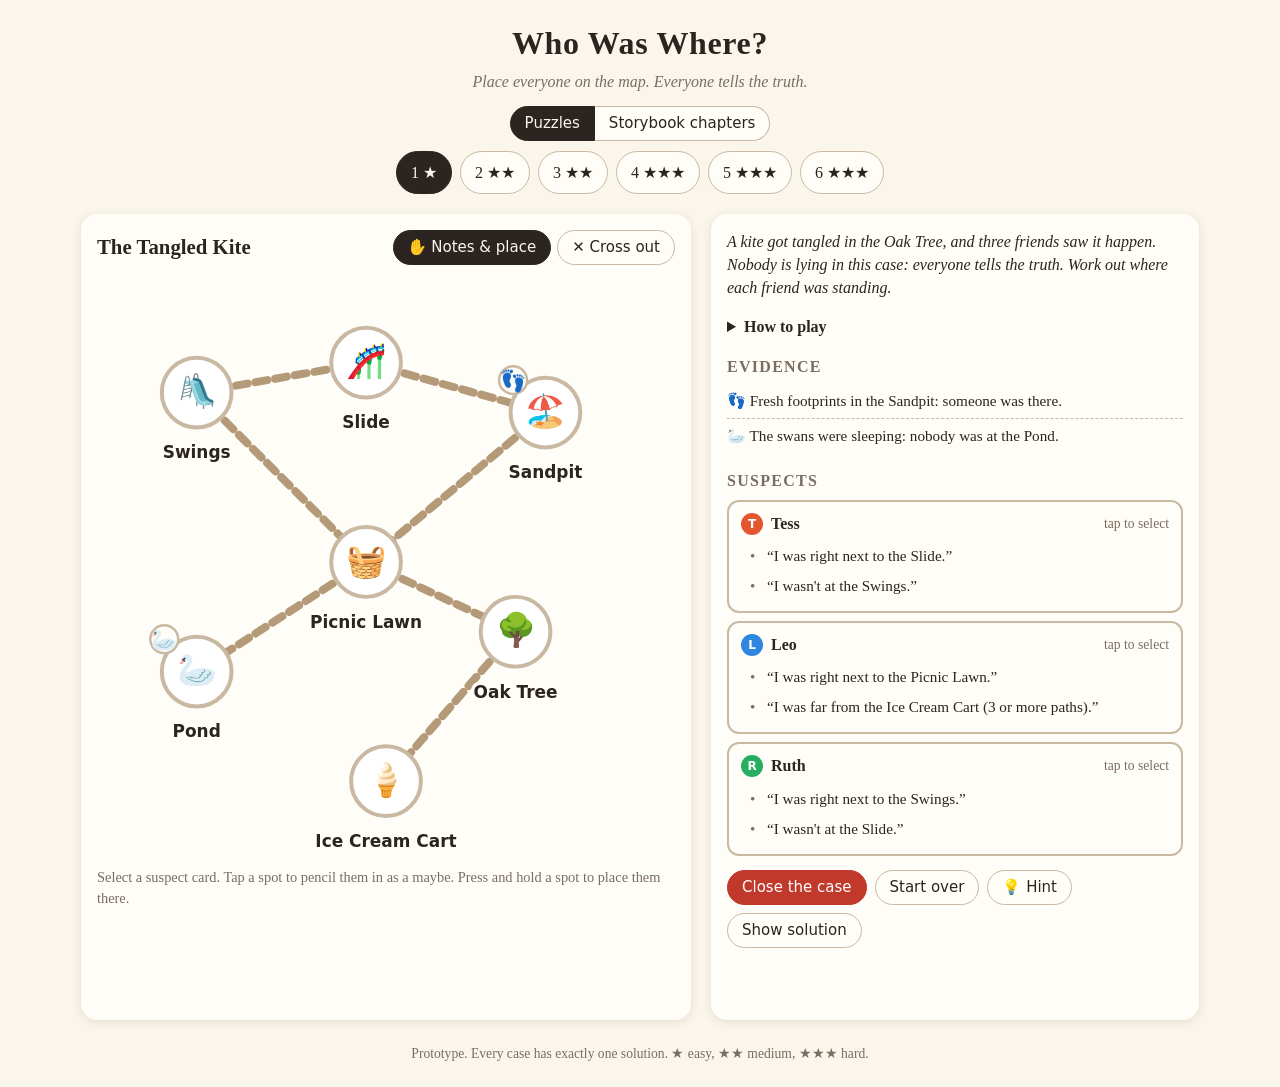
==== index.html @ e0729247 "Add Storybook chapters as a second set in the player Co-Authored-By: Claude Opus 5.5 <noreply@anthro" ====
<!doctype html>
<html lang="en">
<head>
<meta charset="utf-8">
<meta name="viewport" content="width=device-width, initial-scale=1">
<title>Who Was Where</title>
<link rel="stylesheet" href="style.css">
</head>
<body>
<header>
  <h1>Who Was Where?</h1>
  <p class="tag" id="tag">Place every suspect on the map. Find the Fibber.</p>
  <div class="sets"><button id="set-puzzles">Puzzles</button><button id="set-book">Storybook chapters</button></div>
  <nav id="cases"></nav>
</header>

<main>
  <section class="board">
    <div class="maphead">
      <h2 id="title"></h2>
      <div class="tools">
        <button id="toolPlace" class="tool on" title="Tap a spot for a note, hold to place">✋ Notes &amp; place</button>
        <button id="toolCross" class="tool" title="Cross out a spot you know is empty">✕ Cross out</button>
      </div>
    </div>
    <svg id="map" viewBox="-8 -10 116 118" role="img" aria-label="Map of the case"></svg>
    <p class="hint" id="hint">Select a suspect card. Tap a spot to pencil them in as a maybe. Press and hold a spot to place them there.</p>
  </section>

  <section class="side">
    <p id="story" class="story"></p>
    <details class="rules">
      <summary>How to play</summary>
      <ul>
        <li>Each suspect stood on a <b>different</b> spot.</li>
        <li><b>Right next to</b> means joined by one path. <b>Two paths apart</b> and <b>far (3 or more)</b> count the fewest paths between two spots.</li>
        <li><b>Dead end</b> means one path leaves that spot. A <b>crossroads</b> has three or more.</li>
        <li>Honest suspects tell the truth.</li>
        <li id="fibberRule">The <b>Fibber</b>'s statements are all false.</li>
        <li id="muddlerRule">The <b>Muddler</b> is honest but forgetful: exactly one of their statements is false.</li>
        <li>The evidence is always true.</li>
        <li><b>Where to start:</b> look for statements about a person's own spot, like "I was at a dead end". Pencil in the few spots that fit, then use statements about other people.</li>
        <li>Select a suspect, then <b>tap</b> a spot to pencil them in as a maybe, or <b>press and hold</b> to place them. Hold a placed suspect's spot to pick them back up.</li>
        <li>Tap a statement to mark it true ✓ or false ✗ as you work. That's just for your notes.</li>
      </ul>
    </details>

    <h3>Evidence</h3>
    <ul id="evidence" class="evidence"></ul>

    <h3>Suspects</h3>
    <div id="suspects"></div>

    <div class="actions">
      <button id="check" class="primary">Close the case</button>
      <button id="reset">Start over</button>
      <button id="hintBtn">💡 Hint</button>
      <button id="solve">Show solution</button>
    </div>
    <p id="verdict" class="verdict" aria-live="polite"></p>
  </section>
</main>

<footer>Prototype. Every case has exactly one solution. ★ easy, ★★ medium, ★★★ hard.</footer>

<script src="puzzles/cases.js"></script>
<script src="puzzles/book/cases.js"></script>
<script src="app.js"></script>
</body>
</html>
---- style.css ----
:root {
  --bg: #fbf6ec;
  --paper: #fffdf7;
  --ink: #2b2420;
  --muted: #7a6d62;
  --line: #c9b9a3;
  --path: #b49a78;
  --spot: #fff;
  --accent: #c0392b;
  --good: #1e8449;
  --shadow: 0 2px 10px rgba(60, 40, 20, .12);
}
@media (prefers-color-scheme: dark) {
  :root {
    --bg: #1c1916; --paper: #262220; --ink: #f1e9de; --muted: #b0a295;
    --line: #4a413a; --path: #8a7660; --spot: #332d29; --accent: #ff7a66; --good: #5cd18a;
    --shadow: 0 2px 10px rgba(0, 0, 0, .4);
  }
}
* { box-sizing: border-box; }
body {
  margin: 0; background: var(--bg); color: var(--ink);
  font: 16px/1.45 Georgia, "Iowan Old Style", serif;
}
header { text-align: center; padding: 20px 16px 8px; }
h1 { margin: 0; font-size: 2rem; letter-spacing: .02em; }
.tag { margin: 4px 0 12px; color: var(--muted); font-style: italic; }
.sets { display: flex; gap: 0; justify-content: center; margin-bottom: 10px; }
.sets button { border-radius: 0; }
.sets button:first-child { border-radius: 999px 0 0 999px; }
.sets button:last-child { border-radius: 0 999px 999px 0; border-left: 0; }
nav { display: flex; gap: 8px; justify-content: center; flex-wrap: wrap; }
nav button { font: inherit; }
button {
  font: 15px/1 system-ui, sans-serif; padding: 9px 14px; border-radius: 999px;
  border: 1px solid var(--line); background: var(--paper); color: var(--ink); cursor: pointer;
}
button:hover { border-color: var(--ink); }
button.on, nav button.on { background: var(--ink); color: var(--bg); border-color: var(--ink); }
button.primary { background: var(--accent); color: #fff; border-color: var(--accent); }

main {
  display: grid; grid-template-columns: minmax(0, 1.25fr) minmax(0, 1fr); gap: 20px;
  max-width: 1150px; margin: 0 auto; padding: 12px 16px 24px;
}
@media (max-width: 820px) { main { grid-template-columns: 1fr; } }

.board, .side { background: var(--paper); border-radius: 16px; box-shadow: var(--shadow); padding: 16px; }
.maphead { display: flex; justify-content: space-between; align-items: center; gap: 8px; flex-wrap: wrap; }
.maphead h2 { margin: 0; font-size: 1.3rem; }
.tools { display: flex; gap: 6px; }
svg#map { width: 100%; height: auto; display: block; margin-top: 8px; touch-action: manipulation; }
.hint { color: var(--muted); font-size: .9rem; margin: 6px 0 0; }

.path { stroke: var(--path); stroke-width: 1.6; stroke-dasharray: 2.4 1.6; stroke-linecap: round; }
.spot { cursor: pointer; -webkit-user-select: none; user-select: none; -webkit-touch-callout: none; }
.spot circle.base { transition: stroke-width .45s linear, stroke .2s; }
.spot.pressing circle.base { stroke: var(--ink); stroke-width: 2.2; }
.spot .note { stroke: var(--paper); stroke-width: .35; pointer-events: none; }
.spot .notetxt { font: bold 2.5px system-ui, sans-serif; fill: #fff; text-anchor: middle; dominant-baseline: central; pointer-events: none; }
.spot circle.base { fill: var(--spot); stroke: var(--line); stroke-width: .8; }
.spot:hover circle.base { stroke: var(--ink); }
.spot .icon { font-size: 6.5px; text-anchor: middle; dominant-baseline: central; pointer-events: none; }
.spot .label { font: 3.4px system-ui, sans-serif; fill: var(--ink); paint-order: stroke; stroke: var(--paper); stroke-width: 1.4px; stroke-linejoin: round; text-anchor: middle; pointer-events: none; font-weight: 600; }
.spot .cross { stroke: var(--accent); stroke-width: 1.1; stroke-linecap: round; pointer-events: none; }
.spot .token circle { stroke: #fff; stroke-width: .7; }
.spot .token text { font: bold 4px system-ui, sans-serif; fill: #fff; text-anchor: middle; dominant-baseline: central; }
.spot .badge { font-size: 4.2px; text-anchor: middle; dominant-baseline: central; pointer-events: none; }

.story { margin-top: 0; font-style: italic; }
.rules summary { cursor: pointer; font-weight: bold; }
.rules ul { padding-left: 20px; margin: 6px 0; font-size: .92rem; }
h3 { margin: 16px 0 6px; font-size: 1rem; text-transform: uppercase; letter-spacing: .08em; color: var(--muted); }
.evidence { list-style: none; padding: 0; margin: 0; }
.evidence li { padding: 6px 0; border-bottom: 1px dashed var(--line); font-size: .95rem; }
.evidence li:last-child { border-bottom: 0; }

.card {
  border: 2px solid var(--line); border-radius: 12px; padding: 10px 12px; margin: 8px 0;
  background: var(--paper);
}
.card.sel { border-color: var(--c); box-shadow: 0 0 0 3px color-mix(in srgb, var(--c) 30%, transparent); }
.card .top { cursor: pointer; display: flex; align-items: center; gap: 8px; flex-wrap: wrap; }
.dot { width: 22px; height: 22px; border-radius: 50%; background: var(--c); color: #fff; display: inline-grid; place-items: center; font: bold 12px system-ui, sans-serif; }
.card .name { font-weight: bold; }
.card .where { color: var(--muted); font-size: .85rem; margin-left: auto; }
.roles { display: flex; gap: 4px; margin-top: 6px; flex-wrap: wrap; }
.roles button { padding: 5px 10px; font-size: 12px; }
.stmts { list-style: none; padding: 0; margin: 6px 0 0; }
.stmts li { padding: 4px 6px 4px 26px; position: relative; border-radius: 6px; font-size: .95rem; cursor: pointer; }
.stmts li:hover { background: color-mix(in srgb, var(--line) 25%, transparent); }
.stmts li::before { content: "•"; position: absolute; left: 9px; color: var(--muted); }
.stmts li.t::before { content: "✓"; color: var(--good); font-weight: bold; }
.stmts li.f::before { content: "✗"; color: var(--accent); font-weight: bold; }
.stmts li.f { text-decoration: line-through; text-decoration-color: color-mix(in srgb, var(--accent) 60%, transparent); }

.actions { display: flex; gap: 8px; margin-top: 14px; flex-wrap: wrap; }
.verdict { min-height: 1.5em; font-weight: bold; }
.verdict.win { color: var(--good); font-size: 1.15rem; }
.verdict.no { color: var(--accent); }
footer { text-align: center; color: var(--muted); font-size: .85rem; padding: 0 16px 24px; }

/* On phones keep the map on screen while scrolling through suspect cards. */
@media (max-width: 820px) {
  .board { position: sticky; top: 0; z-index: 2; padding: 10px 12px; }
  svg#map { max-height: 42vh; }
  .hint { display: none; }
}
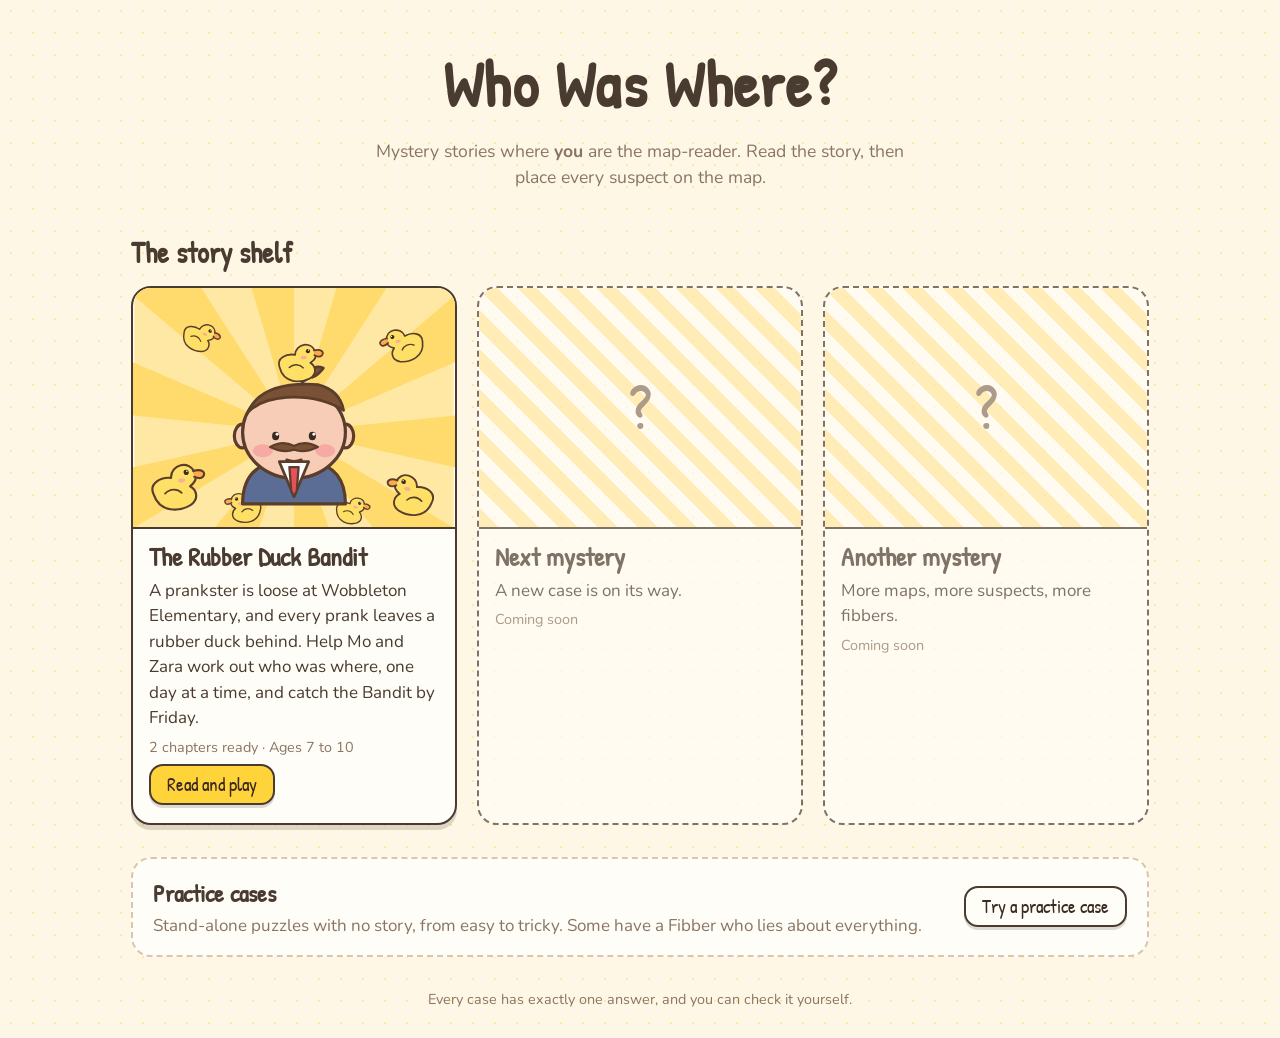
==== commit 9007b3c7: "Storybook look and a story shelf home page index.html is now a library of stories (The Rubber Duck B" ====
--- a/index.html
+++ b/index.html
@@ -4,67 +4,53 @@
 <meta charset="utf-8">
 <meta name="viewport" content="width=device-width, initial-scale=1">
 <title>Who Was Where</title>
+<link rel="preconnect" href="https://fonts.googleapis.com">
+<link rel="preconnect" href="https://fonts.gstatic.com" crossorigin>
+<link rel="stylesheet" href="https://fonts.googleapis.com/css2?family=Patrick+Hand&family=Nunito:wght@400;700&display=swap">
 <link rel="stylesheet" href="style.css">
 </head>
-<body>
-<header>
+<body class="home">
+<header class="hero">
   <h1>Who Was Where?</h1>
-  <p class="tag" id="tag">Place every suspect on the map. Find the Fibber.</p>
-  <div class="sets"><button id="set-puzzles">Puzzles</button><button id="set-book">Storybook chapters</button></div>
-  <nav id="cases"></nav>
+  <p class="tag">Mystery stories where <b>you</b> are the map-reader. Read the story, then place every suspect on the map.</p>
 </header>
 
-<main>
-  <section class="board">
-    <div class="maphead">
-      <h2 id="title"></h2>
-      <div class="tools">
-        <button id="toolPlace" class="tool on" title="Tap a spot for a note, hold to place">✋ Notes &amp; place</button>
-        <button id="toolCross" class="tool" title="Cross out a spot you know is empty">✕ Cross out</button>
-      </div>
+<main class="library">
+  <h2 class="shelf-title">The story shelf</h2>
+  <div id="shelf" class="shelf"></div>
+
+  <section class="practice">
+    <div>
+      <h2>Practice cases</h2>
+      <p>Stand-alone puzzles with no story, from easy to tricky. Some have a Fibber who lies about everything.</p>
     </div>
-    <svg id="map" viewBox="-8 -10 116 118" role="img" aria-label="Map of the case"></svg>
-    <p class="hint" id="hint">Select a suspect card. Tap a spot to pencil them in as a maybe. Press and hold a spot to place them there.</p>
-  </section>
-
-  <section class="side">
-    <p id="story" class="story"></p>
-    <details class="rules">
-      <summary>How to play</summary>
-      <ul>
-        <li>Each suspect stood on a <b>different</b> spot.</li>
-        <li><b>Right next to</b> means joined by one path. <b>Two paths apart</b> and <b>far (3 or more)</b> count the fewest paths between two spots.</li>
-        <li><b>Dead end</b> means one path leaves that spot. A <b>crossroads</b> has three or more.</li>
-        <li>Honest suspects tell the truth.</li>
-        <li id="fibberRule">The <b>Fibber</b>'s statements are all false.</li>
-        <li id="muddlerRule">The <b>Muddler</b> is honest but forgetful: exactly one of their statements is false.</li>
-        <li>The evidence is always true.</li>
-        <li><b>Where to start:</b> look for statements about a person's own spot, like "I was at a dead end". Pencil in the few spots that fit, then use statements about other people.</li>
-        <li>Select a suspect, then <b>tap</b> a spot to pencil them in as a maybe, or <b>press and hold</b> to place them. Hold a placed suspect's spot to pick them back up.</li>
-        <li>Tap a statement to mark it true ✓ or false ✗ as you work. That's just for your notes.</li>
-      </ul>
-    </details>
-
-    <h3>Evidence</h3>
-    <ul id="evidence" class="evidence"></ul>
-
-    <h3>Suspects</h3>
-    <div id="suspects"></div>
-
-    <div class="actions">
-      <button id="check" class="primary">Close the case</button>
-      <button id="reset">Start over</button>
-      <button id="hintBtn">💡 Hint</button>
-      <button id="solve">Show solution</button>
-    </div>
-    <p id="verdict" class="verdict" aria-live="polite"></p>
+    <a class="btn" href="play.html?s=practice">Try a practice case</a>
   </section>
 </main>
 
-<footer>Prototype. Every case has exactly one solution. ★ easy, ★★ medium, ★★★ hard.</footer>
+<footer>Every case has exactly one answer, and you can check it yourself.</footer>
 
-<script src="puzzles/cases.js"></script>
+<script src="art.js"></script>
 <script src="puzzles/book/cases.js"></script>
-<script src="app.js"></script>
+<script src="stories.js"></script>
+<script>
+  (() => {
+    const shelf = document.getElementById("shelf");
+    const sets = { book: window.BOOK || [] };
+    for (const s of window.STORIES) {
+      const card = document.createElement(s.soon ? "div" : "a");
+      card.className = "book" + (s.soon ? " soon" : "");
+      if (!s.soon) card.href = "play.html?s=" + s.id;
+      const cover = s.cover && window.ART && ART.covers[s.cover]
+        ? `<svg class="cover" viewBox="${ART.coverBox}" aria-hidden="true">${ART.covers[s.cover]}</svg>`
+        : `<div class="cover blank"><span>?</span></div>`;
+      const n = s.set ? sets[s.set].length : 0;
+      card.innerHTML = `${cover}<div class="book-body"><h3>${s.title}</h3><p>${s.blurb}</p>
+        <p class="meta">${s.soon ? "Coming soon" : `${n} chapter${n === 1 ? "" : "s"} ready · ${s.ages}`}</p>
+        ${s.soon ? "" : `<span class="btn">Read and play</span>`}</div>`;
+      shelf.appendChild(card);
+    }
+  })();
+</script>
 </body>
 </html>
--- a/style.css
+++ b/style.css
@@ -1,43 +1,95 @@
+/* Storybook theme: cream paper, brown ink, duck yellow, playground green. */
 :root {
-  --bg: #fbf6ec;
+  --bg: #fff7e6;
   --paper: #fffdf7;
-  --ink: #2b2420;
-  --muted: #7a6d62;
-  --line: #c9b9a3;
-  --path: #b49a78;
-  --spot: #fff;
-  --accent: #c0392b;
-  --good: #1e8449;
-  --shadow: 0 2px 10px rgba(60, 40, 20, .12);
+  --ink: #4a3b30;
+  --muted: #8a7563;
+  --line: #d9c7ad;
+  --duck: #ffd43b;
+  --duck-soft: #ffe8a3;
+  --grass: #d6ecb8;
+  --grass-dark: #b9dc96;
+  --sand: #efdfba;
+  --sand-edge: #b99f74;
+  --spot: #fffdf5;
+  --accent: #e8505b;
+  --good: #2f9e44;
+  --shadow: 0 3px 0 rgba(74, 59, 48, .18);
+  --hand: "Patrick Hand", "Comic Sans MS", "Chalkboard SE", cursive;
+  --body: "Nunito", system-ui, sans-serif;
 }
 @media (prefers-color-scheme: dark) {
-  :root {
-    --bg: #1c1916; --paper: #262220; --ink: #f1e9de; --muted: #b0a295;
-    --line: #4a413a; --path: #8a7660; --spot: #332d29; --accent: #ff7a66; --good: #5cd18a;
-    --shadow: 0 2px 10px rgba(0, 0, 0, .4);
+  :root:not([data-theme="light"]) {
+    --bg: #221d18; --paper: #2d2620; --ink: #f6ead8; --muted: #c2ae98; --line: #5a4c3f;
+    --duck-soft: #4d3f1a; --grass: #2f4128; --grass-dark: #3b5232; --sand: #6b5a41; --sand-edge: #8f7955;
+    --spot: #3a322a; --accent: #ff7a80; --good: #69db7c; --shadow: 0 3px 0 rgba(0, 0, 0, .4);
   }
+}
+:root[data-theme="dark"] {
+  --bg: #221d18; --paper: #2d2620; --ink: #f6ead8; --muted: #c2ae98; --line: #5a4c3f;
+  --duck-soft: #4d3f1a; --grass: #2f4128; --grass-dark: #3b5232; --sand: #6b5a41; --sand-edge: #8f7955;
+  --spot: #3a322a; --accent: #ff7a80; --good: #69db7c; --shadow: 0 3px 0 rgba(0, 0, 0, .4);
 }
 * { box-sizing: border-box; }
 body {
   margin: 0; background: var(--bg); color: var(--ink);
-  font: 16px/1.45 Georgia, "Iowan Old Style", serif;
+  font: 17px/1.5 var(--body);
+  background-image: radial-gradient(var(--duck-soft) 1.2px, transparent 1.4px);
+  background-size: 22px 22px;
 }
-header { text-align: center; padding: 20px 16px 8px; }
-h1 { margin: 0; font-size: 2rem; letter-spacing: .02em; }
-.tag { margin: 4px 0 12px; color: var(--muted); font-style: italic; }
-.sets { display: flex; gap: 0; justify-content: center; margin-bottom: 10px; }
-.sets button { border-radius: 0; }
-.sets button:first-child { border-radius: 999px 0 0 999px; }
-.sets button:last-child { border-radius: 0 999px 999px 0; border-left: 0; }
+h1, h2, h3, .btn, button, .label, .verdict, nav button { font-family: var(--hand); }
+a { color: inherit; }
+
+/* ---------- buttons ---------- */
+button, .btn {
+  font-size: 19px; line-height: 1; padding: 9px 16px; border-radius: 14px;
+  border: 2.5px solid var(--ink); background: var(--paper); color: var(--ink); cursor: pointer;
+  box-shadow: var(--shadow); text-decoration: none; display: inline-block;
+}
+button:hover, .btn:hover { transform: translateY(-1px); }
+button:active, .btn:active { transform: translateY(1px); box-shadow: none; }
+button.on, nav button.on { background: var(--ink); color: var(--bg); }
+button.primary, .btn { background: var(--duck); color: #3b2a20; }
+
+/* ---------- home: story shelf ---------- */
+.hero { text-align: center; padding: 36px 16px 8px; }
+.hero h1 { margin: 0; font-size: clamp(2.6rem, 8vw, 4rem); letter-spacing: .02em; }
+
+.hero .tag { max-width: 560px; margin: 6px auto 0; color: var(--muted); font-size: 1.1rem; }
+main.library { display: block; max-width: 1050px; margin: 0 auto; padding: 16px 16px 32px; }
+.shelf-title { font-size: 1.8rem; margin: 16px 0 12px; }
+.shelf { display: grid; grid-template-columns: repeat(auto-fill, minmax(280px, 1fr)); gap: 20px; }
+.book {
+  background: var(--paper); border: 2.5px solid var(--ink); border-radius: 20px; overflow: hidden;
+  box-shadow: 0 5px 0 rgba(74, 59, 48, .18); text-decoration: none; color: inherit; display: flex; flex-direction: column;
+  transition: transform .15s;
+}
+a.book:hover { transform: translateY(-3px) rotate(-.4deg); }
+.book .cover { display: block; width: 100%; aspect-ratio: 4 / 3; border-bottom: 2.5px solid var(--ink); }
+.book .cover.blank { display: grid; place-items: center; background: repeating-linear-gradient(45deg, var(--duck-soft) 0 14px, transparent 14px 28px); }
+.book .cover.blank span { font: 4rem var(--hand); color: var(--muted); }
+.book-body { padding: 14px 16px 18px; display: flex; flex-direction: column; gap: 6px; flex: 1; }
+.book-body h3 { margin: 0; font-size: 1.6rem; line-height: 1.1; }
+.book-body p { margin: 0; }
+.book-body .meta { color: var(--muted); font-size: .9rem; }
+.book-body .btn { align-self: flex-start; margin-top: auto; }
+.book.soon { opacity: .7; border-style: dashed; box-shadow: none; }
+.practice {
+  margin-top: 32px; display: flex; gap: 16px; align-items: center; justify-content: space-between; flex-wrap: wrap;
+  background: var(--paper); border: 2.5px dashed var(--line); border-radius: 20px; padding: 16px 20px;
+}
+.practice h2 { margin: 0; font-size: 1.5rem; }
+.practice p { margin: 2px 0 0; color: var(--muted); }
+.practice .btn { background: var(--paper); }
+
+/* ---------- player ---------- */
+header { text-align: center; padding: 18px 16px 8px; position: relative; }
+.back { position: absolute; left: 16px; top: 16px; font: 20px var(--hand); text-decoration: none; }
+.back:hover { text-decoration: underline; }
+header h1 { margin: 0; font-size: 2.4rem; }
+.tag { margin: 2px 0 12px; color: var(--muted); }
 nav { display: flex; gap: 8px; justify-content: center; flex-wrap: wrap; }
-nav button { font: inherit; }
-button {
-  font: 15px/1 system-ui, sans-serif; padding: 9px 14px; border-radius: 999px;
-  border: 1px solid var(--line); background: var(--paper); color: var(--ink); cursor: pointer;
-}
-button:hover { border-color: var(--ink); }
-button.on, nav button.on { background: var(--ink); color: var(--bg); border-color: var(--ink); }
-button.primary { background: var(--accent); color: #fff; border-color: var(--accent); }
+@media (max-width: 600px) { .back { position: static; display: inline-block; margin-bottom: 4px; } }
 
 main {
   display: grid; grid-template-columns: minmax(0, 1.25fr) minmax(0, 1fr); gap: 20px;
@@ -45,60 +97,64 @@
 }
 @media (max-width: 820px) { main { grid-template-columns: 1fr; } }
 
-.board, .side { background: var(--paper); border-radius: 16px; box-shadow: var(--shadow); padding: 16px; }
+.board, .side { background: var(--paper); border: 2.5px solid var(--ink); border-radius: 20px; box-shadow: 0 5px 0 rgba(74, 59, 48, .18); padding: 16px; }
+.board { background: var(--grass); }
 .maphead { display: flex; justify-content: space-between; align-items: center; gap: 8px; flex-wrap: wrap; }
-.maphead h2 { margin: 0; font-size: 1.3rem; }
+.maphead h2 { margin: 0; font-size: 1.6rem; }
 .tools { display: flex; gap: 6px; }
+.tools button { font-size: 17px; padding: 7px 12px; }
 svg#map { width: 100%; height: auto; display: block; margin-top: 8px; touch-action: manipulation; }
-.hint { color: var(--muted); font-size: .9rem; margin: 6px 0 0; }
+.hint { color: var(--ink); opacity: .75; font-size: .9rem; margin: 6px 0 0; }
 
-.path { stroke: var(--path); stroke-width: 1.6; stroke-dasharray: 2.4 1.6; stroke-linecap: round; }
+.path-edge { stroke: var(--sand-edge); stroke-width: 4.2; stroke-linecap: round; }
+.path { stroke: var(--sand); stroke-width: 3.2; stroke-linecap: round; }
 .spot { cursor: pointer; -webkit-user-select: none; user-select: none; -webkit-touch-callout: none; }
-.spot circle.base { transition: stroke-width .45s linear, stroke .2s; }
-.spot.pressing circle.base { stroke: var(--ink); stroke-width: 2.2; }
+.spot circle.base { fill: var(--spot); stroke: var(--ink); stroke-width: .6; transition: stroke-width .45s linear; }
+.spot:hover circle.base { stroke-width: .9; }
+.spot.pressing circle.base { stroke: var(--accent); stroke-width: 1.8; }
 .spot .note { stroke: var(--paper); stroke-width: .35; pointer-events: none; }
-.spot .notetxt { font: bold 2.5px system-ui, sans-serif; fill: #fff; text-anchor: middle; dominant-baseline: central; pointer-events: none; }
-.spot circle.base { fill: var(--spot); stroke: var(--line); stroke-width: .8; }
-.spot:hover circle.base { stroke: var(--ink); }
+.spot .notetxt { font: bold 2.5px var(--body); fill: #fff; text-anchor: middle; dominant-baseline: central; pointer-events: none; }
 .spot .icon { font-size: 6.5px; text-anchor: middle; dominant-baseline: central; pointer-events: none; }
-.spot .label { font: 3.4px system-ui, sans-serif; fill: var(--ink); paint-order: stroke; stroke: var(--paper); stroke-width: 1.4px; stroke-linejoin: round; text-anchor: middle; pointer-events: none; font-weight: 600; }
+.spot .label { font-size: 4.1px; fill: var(--ink); paint-order: stroke; stroke: var(--grass); stroke-width: 1.6px; stroke-linejoin: round; text-anchor: middle; pointer-events: none; }
 .spot .cross { stroke: var(--accent); stroke-width: 1.1; stroke-linecap: round; pointer-events: none; }
 .spot .token circle { stroke: #fff; stroke-width: .7; }
-.spot .token text { font: bold 4px system-ui, sans-serif; fill: #fff; text-anchor: middle; dominant-baseline: central; }
+.spot .token text { font: bold 4px var(--body); fill: #fff; text-anchor: middle; dominant-baseline: central; }
 .spot .badge { font-size: 4.2px; text-anchor: middle; dominant-baseline: central; pointer-events: none; }
+.placeart { pointer-events: none; overflow: visible; }
 
-.story { margin-top: 0; font-style: italic; }
-.rules summary { cursor: pointer; font-weight: bold; }
+.story { margin-top: 0; font-size: 1.05rem; background: var(--duck-soft); border-radius: 14px; padding: 10px 14px; }
+.rules summary { cursor: pointer; font: 1.2rem var(--hand); }
 .rules ul { padding-left: 20px; margin: 6px 0; font-size: .92rem; }
-h3 { margin: 16px 0 6px; font-size: 1rem; text-transform: uppercase; letter-spacing: .08em; color: var(--muted); }
+h3 { margin: 16px 0 6px; font-size: 1.35rem; color: var(--ink); }
 .evidence { list-style: none; padding: 0; margin: 0; }
-.evidence li { padding: 6px 0; border-bottom: 1px dashed var(--line); font-size: .95rem; }
+.evidence li { padding: 6px 0; border-bottom: 2px dashed var(--line); font-size: .95rem; }
 .evidence li:last-child { border-bottom: 0; }
 
 .card {
-  border: 2px solid var(--line); border-radius: 12px; padding: 10px 12px; margin: 8px 0;
+  border: 2.5px solid var(--line); border-radius: 16px; padding: 10px 12px; margin: 8px 0;
   background: var(--paper);
 }
 .card.sel { border-color: var(--c); box-shadow: 0 0 0 3px color-mix(in srgb, var(--c) 30%, transparent); }
-.card .top { cursor: pointer; display: flex; align-items: center; gap: 8px; flex-wrap: wrap; }
-.dot { width: 22px; height: 22px; border-radius: 50%; background: var(--c); color: #fff; display: inline-grid; place-items: center; font: bold 12px system-ui, sans-serif; }
-.card .name { font-weight: bold; }
+.card .top { cursor: pointer; display: flex; align-items: center; gap: 10px; flex-wrap: wrap; }
+.dot { width: 30px; height: 30px; border-radius: 50%; background: var(--c); color: #fff; display: inline-grid; place-items: center; font: bold 15px var(--body); }
+.portrait { width: 46px; height: 46px; flex: none; border-radius: 50%; background: color-mix(in srgb, var(--c) 22%, var(--paper)); box-shadow: 0 0 0 2.5px var(--c); }
+.card .name { font: 1.35rem var(--hand); }
 .card .where { color: var(--muted); font-size: .85rem; margin-left: auto; }
 .roles { display: flex; gap: 4px; margin-top: 6px; flex-wrap: wrap; }
-.roles button { padding: 5px 10px; font-size: 12px; }
+.roles button { padding: 5px 10px; font-size: 15px; box-shadow: none; border-width: 2px; }
 .stmts { list-style: none; padding: 0; margin: 6px 0 0; }
-.stmts li { padding: 4px 6px 4px 26px; position: relative; border-radius: 6px; font-size: .95rem; cursor: pointer; }
-.stmts li:hover { background: color-mix(in srgb, var(--line) 25%, transparent); }
+.stmts li { padding: 4px 6px 4px 26px; position: relative; border-radius: 8px; font-size: .98rem; cursor: pointer; }
+.stmts li:hover { background: color-mix(in srgb, var(--line) 30%, transparent); }
 .stmts li::before { content: "•"; position: absolute; left: 9px; color: var(--muted); }
 .stmts li.t::before { content: "✓"; color: var(--good); font-weight: bold; }
 .stmts li.f::before { content: "✗"; color: var(--accent); font-weight: bold; }
 .stmts li.f { text-decoration: line-through; text-decoration-color: color-mix(in srgb, var(--accent) 60%, transparent); }
 
 .actions { display: flex; gap: 8px; margin-top: 14px; flex-wrap: wrap; }
-.verdict { min-height: 1.5em; font-weight: bold; }
-.verdict.win { color: var(--good); font-size: 1.15rem; }
+.verdict { min-height: 1.5em; font-size: 1.3rem; }
+.verdict.win { color: var(--good); font-size: 1.5rem; }
 .verdict.no { color: var(--accent); }
-footer { text-align: center; color: var(--muted); font-size: .85rem; padding: 0 16px 24px; }
+footer { text-align: center; color: var(--muted); font-size: .9rem; padding: 0 16px 28px; }
 
 /* On phones keep the map on screen while scrolling through suspect cards. */
 @media (max-width: 820px) {
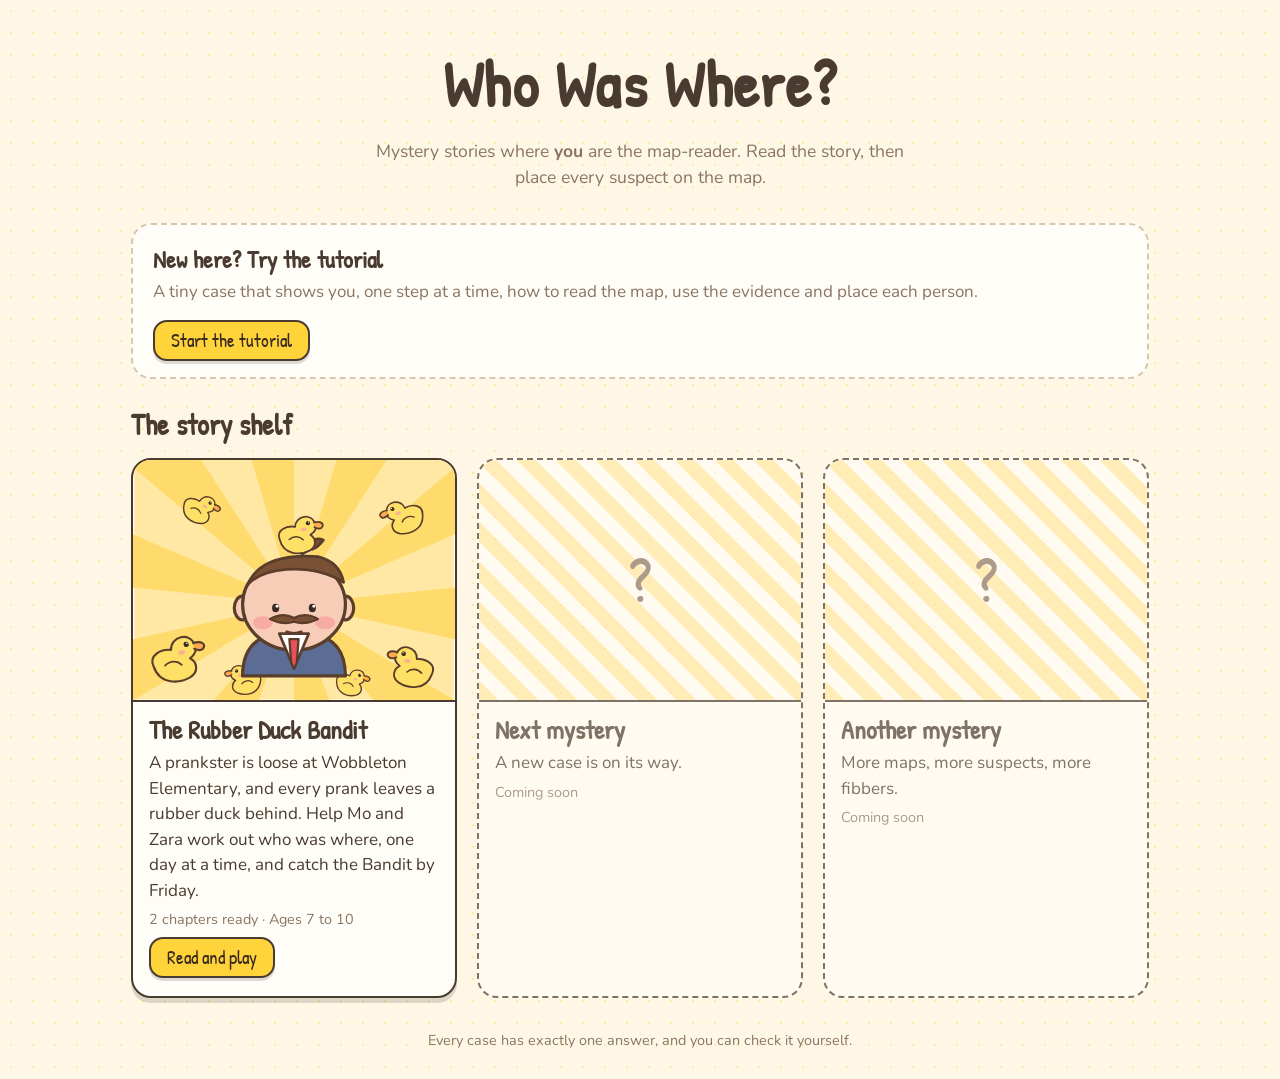
==== commit 3bd24060: "Replace the practice puzzles with a guided tutorial A five-spot case with Mo and Zara walks a new pl" ====
--- a/index.html
+++ b/index.html
@@ -16,16 +16,17 @@
 </header>
 
 <main class="library">
+  <section class="practice">
+    <div>
+      <h2>New here? Try the tutorial</h2>
+      <p>A tiny case that shows you, one step at a time, how to read the map, use the evidence and place each person.</p>
+    </div>
+    <a class="btn" href="play.html?s=tutorial">Start the tutorial</a>
+  </section>
+
   <h2 class="shelf-title">The story shelf</h2>
   <div id="shelf" class="shelf"></div>
 
-  <section class="practice">
-    <div>
-      <h2>Practice cases</h2>
-      <p>Stand-alone puzzles with no story, from easy to tricky. Some have a Fibber who lies about everything.</p>
-    </div>
-    <a class="btn" href="play.html?s=practice">Try a practice case</a>
-  </section>
 </main>
 
 <footer>Every case has exactly one answer, and you can check it yourself.</footer>
--- a/style.css
+++ b/style.css
@@ -75,12 +75,15 @@
 .book-body .btn { align-self: flex-start; margin-top: auto; }
 .book.soon { opacity: .7; border-style: dashed; box-shadow: none; }
 .practice {
-  margin-top: 32px; display: flex; gap: 16px; align-items: center; justify-content: space-between; flex-wrap: wrap;
+  margin: 8px 0 24px; display: flex; gap: 16px; align-items: center; justify-content: space-between; flex-wrap: wrap;
   background: var(--paper); border: 2.5px dashed var(--line); border-radius: 20px; padding: 16px 20px;
 }
 .practice h2 { margin: 0; font-size: 1.5rem; }
 .practice p { margin: 2px 0 0; color: var(--muted); }
-.practice .btn { background: var(--paper); }
+.practice .btn { background: var(--duck); }
+.coach { background: var(--paper); border: 2.5px solid var(--ink); border-radius: 16px; padding: 12px 14px; margin-bottom: 14px; box-shadow: var(--shadow); }
+.coach p { margin: 0 0 8px; font-size: 1.05rem; }
+.coach .step { font: 1.1rem var(--hand); color: var(--accent); margin-bottom: 2px; }
 
 /* ---------- player ---------- */
 header { text-align: center; padding: 18px 16px 8px; position: relative; }
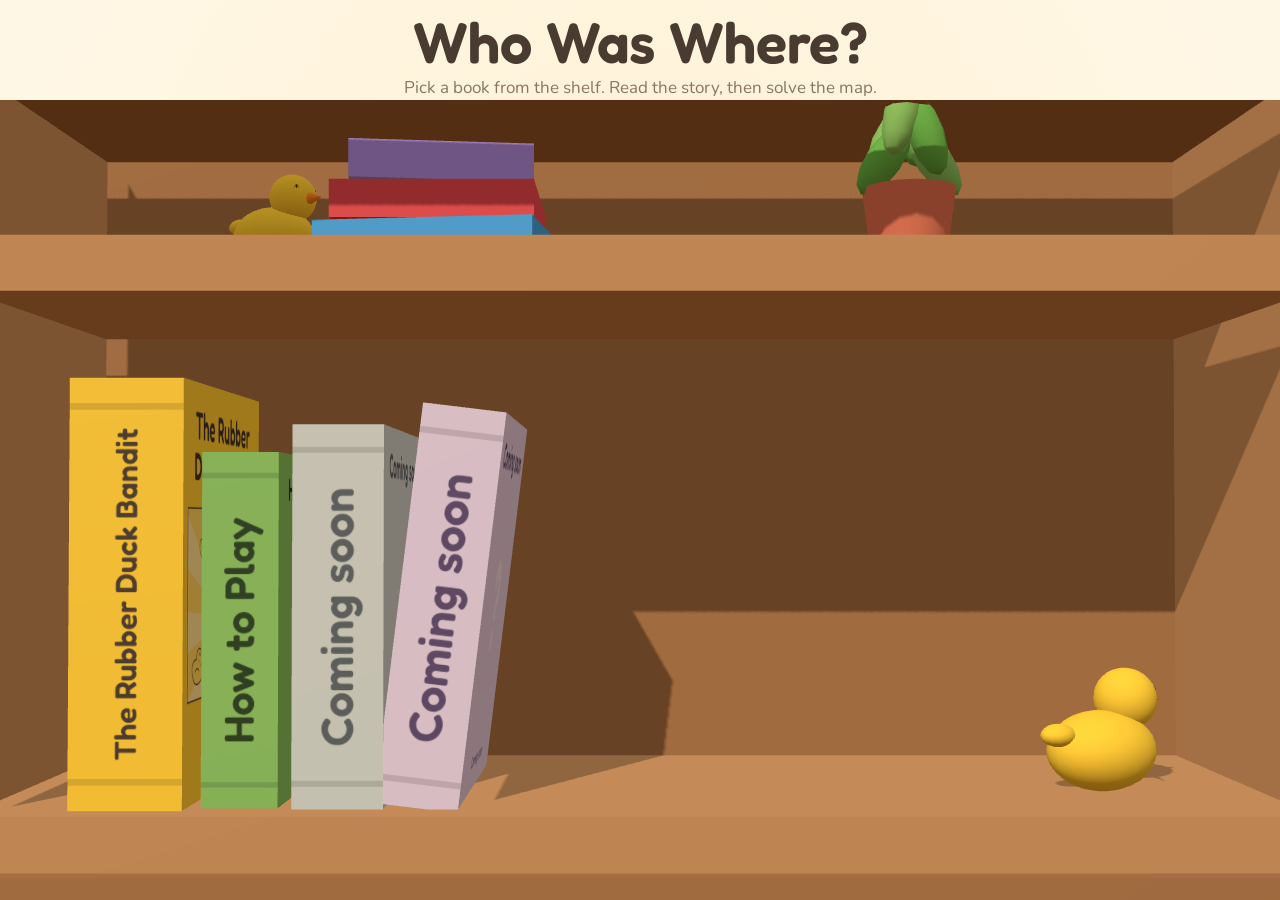
==== commit ba22f176: "Redesign: 3D bookshelf home, one-screen reader and 3D map, printable B&W PDF Replaces the old scroll" ====
--- a/index.html
+++ b/index.html
@@ -2,56 +2,49 @@
 <html lang="en">
 <head>
 <meta charset="utf-8">
-<meta name="viewport" content="width=device-width, initial-scale=1">
+<meta name="viewport" content="width=device-width, initial-scale=1, viewport-fit=cover">
+<meta name="theme-color" content="#fff7e6">
 <title>Who Was Where</title>
 <link rel="preconnect" href="https://fonts.googleapis.com">
 <link rel="preconnect" href="https://fonts.gstatic.com" crossorigin>
-<link rel="stylesheet" href="https://fonts.googleapis.com/css2?family=Patrick+Hand&family=Nunito:wght@400;700&display=swap">
-<link rel="stylesheet" href="style.css">
+<link rel="stylesheet" href="https://fonts.googleapis.com/css2?family=Fredoka:wght@400;500;600&family=Nunito:wght@400;700;800&display=swap">
+<link rel="stylesheet" href="css/app.css">
 </head>
-<body class="home">
-<header class="hero">
+<body class="app home3d">
+<header class="home-head">
   <h1>Who Was Where?</h1>
-  <p class="tag">Mystery stories where <b>you</b> are the map-reader. Read the story, then place every suspect on the map.</p>
+  <p>Pick a book from the shelf. Read the story, then solve the map.</p>
 </header>
 
-<main class="library">
-  <section class="practice">
-    <div>
-      <h2>New here? Try the tutorial</h2>
-      <p>A tiny case that shows you, one step at a time, how to read the map, use the evidence and place each person.</p>
-    </div>
-    <a class="btn" href="play.html?s=tutorial">Start the tutorial</a>
-  </section>
+<div id="shelf3d" class="shelf3d" aria-hidden="true"></div>
 
-  <h2 class="shelf-title">The story shelf</h2>
-  <div id="shelf" class="shelf"></div>
+<aside id="teaser" class="teaser" aria-live="polite">
+  <button id="tClose" class="icon-btn close" type="button" aria-label="Put the book back">&times;</button>
+  <h2 id="tTitle"></h2>
+  <p id="tText"></p>
+  <p id="tMeta" class="meta"></p>
+  <div class="t-actions">
+    <button id="tOpen" class="primary big" type="button">Open the book</button>
+    <a id="tPdf" class="btn" href="#" download>⬇ Printable PDF</a>
+  </div>
+</aside>
 
-</main>
-
-<footer>Every case has exactly one answer, and you can check it yourself.</footer>
+<!-- The same books as a plain list, for screen readers and browsers without 3D -->
+<nav class="booklist" id="booklist" aria-label="Stories"></nav>
 
 <script src="art.js"></script>
 <script src="puzzles/book/cases.js"></script>
+<script src="puzzles/tutorial/cases.js"></script>
 <script src="stories.js"></script>
 <script>
   (() => {
-    const shelf = document.getElementById("shelf");
-    const sets = { book: window.BOOK || [] };
-    for (const s of window.STORIES) {
-      const card = document.createElement(s.soon ? "div" : "a");
-      card.className = "book" + (s.soon ? " soon" : "");
-      if (!s.soon) card.href = "play.html?s=" + s.id;
-      const cover = s.cover && window.ART && ART.covers[s.cover]
-        ? `<svg class="cover" viewBox="${ART.coverBox}" aria-hidden="true">${ART.covers[s.cover]}</svg>`
-        : `<div class="cover blank"><span>?</span></div>`;
-      const n = s.set ? sets[s.set].length : 0;
-      card.innerHTML = `${cover}<div class="book-body"><h3>${s.title}</h3><p>${s.blurb}</p>
-        <p class="meta">${s.soon ? "Coming soon" : `${n} chapter${n === 1 ? "" : "s"} ready · ${s.ages}`}</p>
-        ${s.soon ? "" : `<span class="btn">Read and play</span>`}</div>`;
-      shelf.appendChild(card);
-    }
+    const list = document.getElementById("booklist");
+    list.innerHTML = window.STORIES.filter(s => !s.soon).map(s =>
+      `<a href="play.html?s=${s.id}" style="--spine:${s.spine}">${s.title}</a>` + (s.pdf ? `<a class="pdf" href="${s.pdf}" download>PDF</a>` : "")).join("");
+    const gl = (() => { try { return !!document.createElement("canvas").getContext("webgl2"); } catch { return false; } })();
+    if (!gl) document.body.classList.add("no3d");
   })();
 </script>
+<script type="module" src="js/shelf.js"></script>
 </body>
 </html>
--- a/css/app.css
+++ b/css/app.css
@@ -0,0 +1,219 @@
+/* Who Was Where: storybook look, built to fit one screen on phones and desktops. */
+:root {
+  --bg: #fff7e6; --paper: #fffdf7; --ink: #4a3b30; --muted: #8a7563; --line: #e3d3ba;
+  --duck: #ffd43b; --duck-soft: #ffeeb8; --accent: #e8505b; --good: #2f9e44; --sky: #dff1ff;
+  --shadow: 0 3px 0 rgba(74, 59, 48, .2); --lift: 0 12px 30px rgba(74, 59, 48, .18);
+  --hand: "Fredoka", "Nunito", system-ui, sans-serif;
+  --body: "Nunito", system-ui, sans-serif;
+  color-scheme: light;
+}
+@media (prefers-color-scheme: dark) {
+  :root:not([data-theme="light"]) {
+    --bg: #1f1a15; --paper: #2b241e; --ink: #f6ead8; --muted: #c2ae98; --line: #4d4136;
+    --duck-soft: #4a3c18; --sky: #1d2a33; --shadow: 0 3px 0 rgba(0, 0, 0, .45); --lift: 0 12px 30px rgba(0, 0, 0, .5);
+    color-scheme: dark;
+  }
+}
+:root[data-theme="dark"] {
+  --bg: #1f1a15; --paper: #2b241e; --ink: #f6ead8; --muted: #c2ae98; --line: #4d4136;
+  --duck-soft: #4a3c18; --sky: #1d2a33; --shadow: 0 3px 0 rgba(0, 0, 0, .45); --lift: 0 12px 30px rgba(0, 0, 0, .5);
+  color-scheme: dark;
+}
+* { box-sizing: border-box; }
+html, body { margin: 0; height: 100%; }
+body { background: var(--bg); color: var(--ink); font: 17px/1.45 var(--body); -webkit-tap-highlight-color: transparent; }
+h1, h2, h3, button, .btn, select, .hand { font-family: var(--hand); }
+h1, h2, h3 { font-weight: 600; }
+[hidden] { display: none !important; }
+
+button, .btn, .icon-btn {
+  font-size: 19px; line-height: 1; padding: 10px 16px; border-radius: 14px; border: 2.5px solid var(--ink);
+  background: var(--paper); color: var(--ink); cursor: pointer; box-shadow: var(--shadow);
+  text-decoration: none; display: inline-flex; align-items: center; gap: 6px; justify-content: center;
+}
+button:active, .btn:active, .icon-btn:active { transform: translateY(2px); box-shadow: none; }
+button:disabled { opacity: .35; cursor: default; }
+.primary { background: var(--duck); color: #3b2a20; }
+.big { font-size: 22px; padding: 12px 22px; }
+
+/* ---------- app frame: exactly one screen tall ---------- */
+body.app { height: 100dvh; display: flex; flex-direction: column; overflow: hidden; }
+.topbar {
+  display: flex; align-items: center; gap: 10px; padding: 8px 12px; padding-top: max(8px, env(safe-area-inset-top));
+  background: var(--paper); border-bottom: 2.5px solid var(--ink); z-index: 5;
+}
+.icon-btn { width: 42px; height: 42px; padding: 0; font-size: 22px; border-radius: 50%; flex: none; }
+.tb-title { flex: 1; min-width: 0; display: flex; flex-direction: column; }
+.story-name { font: 22px/1.1 var(--hand); white-space: nowrap; overflow: hidden; text-overflow: ellipsis; }
+.tb-title select {
+  font-size: 16px; border: 0; background: none; color: var(--muted); padding: 0; max-width: 100%; width: fit-content; cursor: pointer;
+  appearance: auto; text-overflow: ellipsis;
+}
+.seg { display: inline-flex; border: 2.5px solid var(--ink); border-radius: 14px; overflow: hidden; box-shadow: var(--shadow); flex: none; }
+.seg button { border: 0; border-radius: 0; box-shadow: none; padding: 8px 12px; font-size: 18px; }
+.seg button + button { border-left: 2.5px solid var(--ink); }
+.seg button.on { background: var(--ink); color: var(--bg); }
+.seg.small button { font-size: 16px; padding: 7px 10px; }
+@media (max-width: 520px) { .seg#modeSeg button span { display: none; } .seg#modeSeg button { font-size: 20px; } }
+
+/* ---------- reader ---------- */
+.reader { flex: 1; min-height: 0; display: flex; flex-direction: column; align-items: center; padding: 14px 14px 10px;
+  background: radial-gradient(var(--duck-soft) 1.2px, transparent 1.5px) 0 0 / 22px 22px; }
+.page-stage { flex: 1; min-height: 0; width: 100%; display: grid; place-items: center; perspective: 1400px; touch-action: pan-y; }
+.page {
+  width: min(680px, 100%); max-height: 100%; overflow: auto; background: var(--paper); border: 2.5px solid var(--ink);
+  border-radius: 6px 22px 22px 6px; box-shadow: var(--lift), inset 10px 0 0 var(--spine, var(--duck));
+  padding: 20px 26px 24px 34px; opacity: 0; transform-origin: left center; transition: transform .45s cubic-bezier(.2, .8, .3, 1), opacity .35s;
+}
+.page.in-right { transform: rotateY(-35deg) translateX(30px); }
+.page.in-left { transform: rotateY(25deg) translateX(-30px); }
+.page.show { opacity: 1; transform: none; }
+.page .art { height: clamp(80px, 22dvh, 230px); display: grid; place-items: center; margin-bottom: 8px; }
+.page .art svg { height: 100%; width: auto; max-width: 100%; }
+.page h2 { margin: 0 0 6px; font-size: 1.8rem; line-height: 1.1; }
+.prose p { font-size: clamp(17px, 2.4vw, 21px); line-height: 1.5; margin: 0 0 .7em; }
+.page .primary.big { margin-top: 6px; }
+.reader-nav { display: flex; align-items: center; gap: 16px; padding-top: 10px; padding-bottom: env(safe-area-inset-bottom); }
+.round { width: 52px; height: 52px; border-radius: 50%; font-size: 30px; padding: 0; }
+.dots { display: flex; gap: 7px; }
+.dots i { width: 10px; height: 10px; border-radius: 50%; background: var(--line); }
+.dots i.on { background: var(--ink); }
+
+/* ---------- solver: map + dock side by side, or stacked on phones ---------- */
+.solver { flex: 1; min-height: 0; display: grid; grid-template-columns: minmax(0, 1fr) 380px; }
+.mapbox { position: relative; min-height: 0; overflow: hidden; background: linear-gradient(var(--sky), var(--bg)); }
+.mapbox canvas { display: block; width: 100% !important; height: 100% !important; }
+.map-tools { position: absolute; left: 12px; top: 12px; z-index: 3; background: var(--paper); }
+.dock { min-height: 0; overflow: auto; background: var(--paper); border-left: 2.5px solid var(--ink); padding: 12px 14px; display: flex; flex-direction: column; gap: 10px; }
+.question { margin: 0; background: var(--duck-soft); border-radius: 14px; padding: 9px 12px; font-size: .98rem; }
+
+.people { display: flex; gap: 8px; flex-wrap: wrap; }
+.person {
+  flex: 1 1 0; min-width: 76px; flex-direction: column; gap: 2px; padding: 6px 4px 7px; border-radius: 16px;
+  border-color: var(--line); box-shadow: none; touch-action: none; user-select: none;
+}
+.person .face { width: 46px; height: 46px; border-radius: 50%; background: color-mix(in srgb, var(--c) 25%, var(--paper)); box-shadow: 0 0 0 2.5px var(--c); }
+.face.initial { display: grid; place-items: center; color: #fff; font: 800 20px var(--body); }
+.person .pname { font-size: 17px; }
+.person .where { font: 12px var(--body); color: var(--muted); }
+.person.sel { border-color: var(--c); background: color-mix(in srgb, var(--c) 14%, var(--paper)); box-shadow: 0 0 0 3px color-mix(in srgb, var(--c) 35%, transparent); }
+.person.placed .where { color: var(--good); font-weight: 700; }
+.ghost { position: fixed; left: 0; top: 0; width: 56px; height: 56px; border-radius: 50%; pointer-events: none; z-index: 50; box-shadow: 0 0 0 3px var(--c, #fff), var(--lift); background: var(--paper); }
+
+.said { display: flex; flex-direction: column; gap: 6px; }
+.says { border-left: 5px solid var(--c); padding: 2px 0 2px 10px; border-radius: 4px; }
+.says.sel { background: color-mix(in srgb, var(--c) 10%, transparent); }
+.who { font: 17px var(--hand); color: var(--muted); }
+.says ul { list-style: none; margin: 0; padding: 0; }
+.says li { position: relative; padding: 2px 6px 2px 22px; border-radius: 8px; cursor: pointer; font-size: .98rem; }
+.says li::before { content: "•"; position: absolute; left: 7px; color: var(--muted); }
+.says li.t::before { content: "✓"; color: var(--good); font-weight: 800; }
+.says li.f::before { content: "✗"; color: var(--accent); font-weight: 800; }
+.says li.f { text-decoration: line-through; text-decoration-color: color-mix(in srgb, var(--accent) 60%, transparent); }
+.roles { display: flex; gap: 4px; margin: 4px 0 2px; }
+.roles button { font-size: 15px; padding: 4px 9px; box-shadow: none; border-width: 2px; }
+.roles button.on { background: var(--ink); color: var(--bg); }
+.said .pick { display: none; margin: 0; color: var(--muted); font-size: .92rem; }
+
+.clues { display: flex; flex-direction: column; gap: 4px; }
+.clue { font-size: .92rem; display: flex; gap: 8px; align-items: flex-start; }
+.clue span { flex: none; }
+
+.dock-actions { display: flex; gap: 8px; margin-top: auto; padding-top: 4px; position: sticky; bottom: 0; background: var(--paper); }
+.dock-actions #check { flex: 1; }
+.more { position: relative; }
+.menu {
+  position: absolute; right: 0; bottom: calc(100% + 8px); background: var(--paper); border: 2.5px solid var(--ink); border-radius: 14px;
+  box-shadow: var(--lift); padding: 6px; display: flex; flex-direction: column; gap: 4px; width: 250px; z-index: 20;
+}
+.menu button, .menu a { box-shadow: none; border: 0; justify-content: flex-start; font: 18px var(--hand); padding: 9px 10px; border-radius: 10px; color: var(--ink); text-decoration: none; background: none; }
+.menu button:hover, .menu a:hover { background: var(--duck-soft); }
+
+/* labels laid over the 3D map */
+.map-overlay { position: absolute; inset: 0; pointer-events: none; z-index: 2; }
+.spot-label, .pawn-tag { position: absolute; left: 0; top: 0; will-change: transform; }
+.spot-label { display: flex; flex-wrap: wrap; justify-content: center; align-items: center; gap: 3px; width: 190px; }
+.spot-label .name {
+  font: 17px/1 var(--hand); color: #3b2a20; background: rgba(255, 253, 247, .92); border: 2px solid #4a3b30;
+  padding: 3px 8px 2px; border-radius: 10px; white-space: nowrap;
+}
+.spot-label .badges { display: flex; gap: 2px; }
+.spot-label .badges:empty { display: none; }
+.spot-label .badge { background: #fffdf7; border: 2px solid #4a3b30; border-radius: 50%; width: 26px; height: 26px; display: grid; place-items: center; font-size: 14px; }
+.spot-label .notes { display: flex; gap: 3px; flex-basis: 100%; justify-content: center; }
+.spot-label .notes:empty { display: none; }
+.spot-label .notes i { width: 22px; height: 22px; border-radius: 50%; background: var(--c); color: #fff; font: 800 12px/22px var(--body); text-align: center; font-style: normal; border: 2px solid #fff; }
+.pawn-tag { font: 15px/1 var(--hand); background: var(--c); color: #fff; padding: 3px 7px 2px; border-radius: 9px; border: 2px solid #fff; white-space: nowrap; text-shadow: 0 1px 0 rgba(0,0,0,.25); }
+
+.toast {
+  position: absolute; left: 50%; bottom: 14px; transform: translate(-50%, 20px); opacity: 0; pointer-events: none; z-index: 4;
+  background: var(--paper); border: 2.5px solid var(--ink); border-radius: 14px; padding: 9px 14px; max-width: min(92%, 520px);
+  box-shadow: var(--lift); transition: .25s; font-size: .98rem; text-align: center;
+}
+.toast.show { opacity: 1; transform: translate(-50%, 0); }
+.toast.win { background: #e6f7e9; color: #1f6f30; border-color: #2f9e44; font: 22px var(--hand); }
+.toast.no { border-color: var(--accent); }
+.coach {
+  position: absolute; right: 12px; top: 12px; width: min(340px, calc(100% - 24px)); z-index: 3; background: var(--paper);
+  border: 2.5px solid var(--ink); border-radius: 16px; padding: 10px 12px; box-shadow: var(--lift);
+}
+.coach p { margin: 0 0 8px; font-size: .97rem; }
+.coach .step { font: 17px var(--hand); color: var(--accent); margin: 0; }
+.confetti { position: absolute; top: -10px; width: 9px; height: 14px; border-radius: 2px; z-index: 6; animation: fall 1.8s ease-in forwards; }
+@keyframes fall { to { transform: translate(var(--dx), 110vh) rotate(720deg); } }
+
+dialog { border: 2.5px solid var(--ink); border-radius: 20px; background: var(--paper); color: var(--ink); max-width: 520px; padding: 18px 22px; box-shadow: var(--lift); }
+dialog::backdrop { background: rgba(40, 30, 20, .45); }
+dialog h2 { margin: 0 0 6px; }
+dialog ul { padding-left: 20px; margin: 0 0 12px; }
+
+/* Phones: map on top, a compact dock below. Only the picked person's statements show. */
+@media (max-width: 820px) {
+  .solver { grid-template-columns: 1fr; grid-template-rows: minmax(0, 1fr) auto; }
+  .dock { border-left: 0; border-top: 2.5px solid var(--ink); max-height: 50dvh; padding: 8px 10px; gap: 7px; padding-bottom: max(8px, env(safe-area-inset-bottom)); }
+  .question { display: none; }
+  .people { flex-wrap: nowrap; overflow-x: auto; }
+  .person { min-width: 74px; padding: 4px 2px 5px; }
+  .person .face { width: 38px; height: 38px; }
+  .person .where { display: none; }
+  .said .says { display: none; }
+  .said .says.sel { display: block; }
+  .said.none-selected .pick { display: block; }
+  .clues { flex-direction: row; overflow-x: auto; gap: 6px; }
+  .clues .who { display: none; }
+  .clue { flex: none; max-width: 75vw; background: var(--bg); border-radius: 12px; padding: 6px 9px; font-size: .85rem; }
+  .spot-label .name { font-size: 14px; padding: 2px 6px 1px; }
+  .coach { top: auto; bottom: 10px; right: 8px; left: 8px; width: auto; }
+  .map-tools { left: 8px; top: 8px; }
+}
+
+/* ---------- home: the 3D bookshelf ---------- */
+.home3d { background: radial-gradient(ellipse at 50% 30%, #fff3d6, var(--bg) 70%); }
+.home-head { text-align: center; padding: max(14px, env(safe-area-inset-top)) 16px 0; z-index: 2; }
+.home-head h1 { margin: 0; font-size: clamp(2.2rem, 7vw, 3.6rem); line-height: 1; }
+.home-head p { margin: 4px 0 0; color: var(--muted); }
+.shelf3d { flex: 1; min-height: 0; position: relative; }
+.shelf3d canvas { display: block; width: 100% !important; height: 100% !important; touch-action: manipulation; }
+.teaser {
+  position: fixed; z-index: 10; right: max(24px, 5vw); top: 50%; width: min(400px, 42vw);
+  transform: translate(30px, -50%); opacity: 0; pointer-events: none; transition: .35s cubic-bezier(.2, .8, .3, 1);
+  background: var(--paper); border: 2.5px solid var(--ink); border-radius: 22px; padding: 20px 22px; box-shadow: var(--lift);
+}
+.teaser.show { opacity: 1; transform: translate(0, -50%); pointer-events: auto; }
+.teaser h2 { margin: 0 34px 6px 0; font-size: 2rem; line-height: 1.05; }
+.teaser p { margin: 0 0 8px; }
+.teaser .meta { color: var(--muted); font-size: .92rem; }
+.teaser .close { position: absolute; right: 12px; top: 12px; width: 36px; height: 36px; font-size: 22px; }
+.t-actions { display: flex; gap: 10px; flex-wrap: wrap; margin-top: 12px; }
+.booklist { display: none; }
+body.no3d .shelf3d { display: none; }
+body.no3d .booklist { display: flex; flex-direction: column; gap: 10px; padding: 20px; max-width: 480px; margin: 0 auto; }
+.booklist a { font: 24px var(--hand); color: var(--ink); text-decoration: none; border: 2.5px solid var(--ink); border-left: 14px solid var(--spine); border-radius: 10px; padding: 12px 16px; background: var(--paper); }
+.booklist a.pdf { font-size: 16px; border-left-width: 2.5px; align-self: flex-start; padding: 6px 12px; margin-top: -6px; }
+body.opening::after { content: ""; position: fixed; inset: 0; background: var(--paper); animation: fadein .9s ease-in forwards; z-index: 30; }
+@keyframes fadein { 0%, 40% { opacity: 0; } 100% { opacity: 1; } }
+@media (max-width: 820px) {
+  .teaser { left: 12px; right: 12px; top: auto; bottom: max(12px, env(safe-area-inset-bottom)); width: auto; transform: translateY(30px); padding: 16px 18px; }
+  .teaser.show { transform: none; }
+  .teaser h2 { font-size: 1.6rem; }
+}
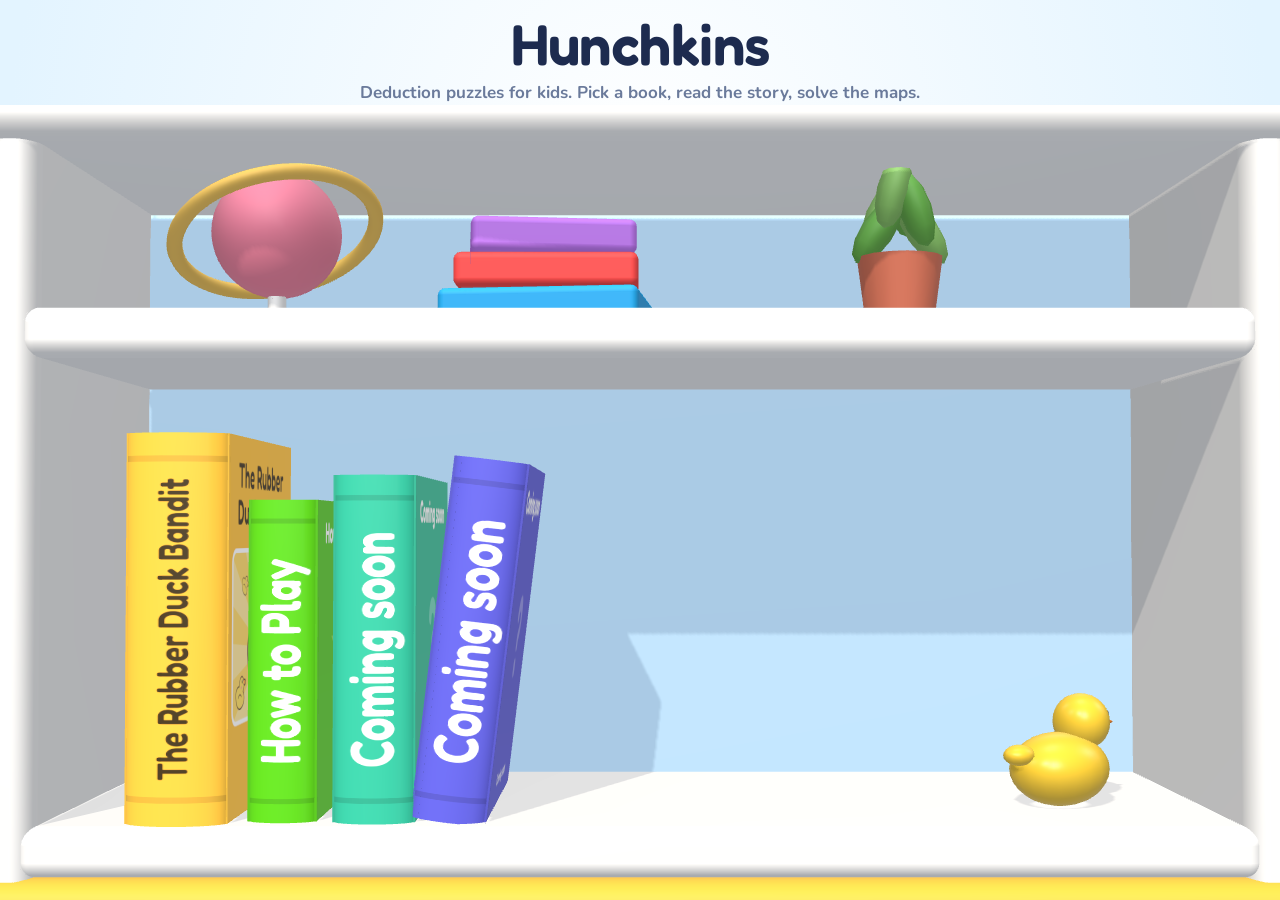
==== commit 9a66c27a: "Hunchkins: bright theme, 3D page-flip book, map pages that unlock the story - One book view: title p" ====
--- a/index.html
+++ b/index.html
@@ -3,17 +3,17 @@
 <head>
 <meta charset="utf-8">
 <meta name="viewport" content="width=device-width, initial-scale=1, viewport-fit=cover">
-<meta name="theme-color" content="#fff7e6">
-<title>Who Was Where</title>
+<meta name="theme-color" content="#ffffff">
+<title>Hunchkins</title>
 <link rel="preconnect" href="https://fonts.googleapis.com">
 <link rel="preconnect" href="https://fonts.gstatic.com" crossorigin>
-<link rel="stylesheet" href="https://fonts.googleapis.com/css2?family=Fredoka:wght@400;500;600&family=Nunito:wght@400;700;800&display=swap">
+<link rel="stylesheet" href="https://fonts.googleapis.com/css2?family=Fredoka:wght@400;500;600;700&family=Nunito:wght@400;600;700;800&display=swap">
 <link rel="stylesheet" href="css/app.css">
 </head>
 <body class="app home3d">
 <header class="home-head">
-  <h1>Who Was Where?</h1>
-  <p>Pick a book from the shelf. Read the story, then solve the map.</p>
+  <h1>Hunchkins</h1>
+  <p>Deduction puzzles for kids. Pick a book, read the story, solve the maps.</p>
 </header>
 
 <div id="shelf3d" class="shelf3d" aria-hidden="true"></div>
--- a/css/app.css
+++ b/css/app.css
@@ -1,215 +1,304 @@
-/* Who Was Where: storybook look, built to fit one screen on phones and desktops. */
+/* Bright, chunky, friendly: the look of a children's learning app. Each book sets its own
+   --accent / --soft / --sky / --paper (see stories.js), so a dinosaur book can look different from a school one. */
 :root {
-  --bg: #fff7e6; --paper: #fffdf7; --ink: #4a3b30; --muted: #8a7563; --line: #e3d3ba;
-  --duck: #ffd43b; --duck-soft: #ffeeb8; --accent: #e8505b; --good: #2f9e44; --sky: #dff1ff;
-  --shadow: 0 3px 0 rgba(74, 59, 48, .2); --lift: 0 12px 30px rgba(74, 59, 48, .18);
+  --bg: #f3f8ff; --paper: #ffffff; --ink: #1d2b4f; --muted: #6a7a9b; --line: #e2e9f5; --line-strong: #cdd8ea;
+  --accent: #1cb0f6; --accent-ink: #ffffff; --soft: #ddf4ff; --sky: #e3f4ff;
+  --good: #58cc02; --good-dark: #46a302; --bad: #ff4b4b; --blue: #1cb0f6;
+  --lift: 0 14px 34px rgba(29, 43, 79, .14); --press: 0 4px 0;
   --hand: "Fredoka", "Nunito", system-ui, sans-serif;
   --body: "Nunito", system-ui, sans-serif;
   color-scheme: light;
 }
 @media (prefers-color-scheme: dark) {
   :root:not([data-theme="light"]) {
-    --bg: #1f1a15; --paper: #2b241e; --ink: #f6ead8; --muted: #c2ae98; --line: #4d4136;
-    --duck-soft: #4a3c18; --sky: #1d2a33; --shadow: 0 3px 0 rgba(0, 0, 0, .45); --lift: 0 12px 30px rgba(0, 0, 0, .5);
+    --bg: #131f24; --paper: #1d2b33; --ink: #f1f7fb; --muted: #9fb3c2; --line: #2e414d; --line-strong: #3d5463;
+    --soft: #23384a; --sky: #182a35; --lift: 0 14px 34px rgba(0, 0, 0, .45);
     color-scheme: dark;
   }
 }
 :root[data-theme="dark"] {
-  --bg: #1f1a15; --paper: #2b241e; --ink: #f6ead8; --muted: #c2ae98; --line: #4d4136;
-  --duck-soft: #4a3c18; --sky: #1d2a33; --shadow: 0 3px 0 rgba(0, 0, 0, .45); --lift: 0 12px 30px rgba(0, 0, 0, .5);
+  --bg: #131f24; --paper: #1d2b33; --ink: #f1f7fb; --muted: #9fb3c2; --line: #2e414d; --line-strong: #3d5463;
+  --soft: #23384a; --sky: #182a35; --lift: 0 14px 34px rgba(0, 0, 0, .45);
   color-scheme: dark;
 }
 * { box-sizing: border-box; }
 html, body { margin: 0; height: 100%; }
-body { background: var(--bg); color: var(--ink); font: 17px/1.45 var(--body); -webkit-tap-highlight-color: transparent; }
+body { background: var(--bg); color: var(--ink); font: 17px/1.5 var(--body); -webkit-tap-highlight-color: transparent; }
 h1, h2, h3, button, .btn, select, .hand { font-family: var(--hand); }
-h1, h2, h3 { font-weight: 600; }
+h1, h2, h3 { font-weight: 600; letter-spacing: -.01em; }
 [hidden] { display: none !important; }
-
+svg path { vector-effect: none; }
+
+/* chunky buttons that press down */
 button, .btn, .icon-btn {
-  font-size: 19px; line-height: 1; padding: 10px 16px; border-radius: 14px; border: 2.5px solid var(--ink);
-  background: var(--paper); color: var(--ink); cursor: pointer; box-shadow: var(--shadow);
-  text-decoration: none; display: inline-flex; align-items: center; gap: 6px; justify-content: center;
-}
-button:active, .btn:active, .icon-btn:active { transform: translateY(2px); box-shadow: none; }
-button:disabled { opacity: .35; cursor: default; }
-.primary { background: var(--duck); color: #3b2a20; }
-.big { font-size: 22px; padding: 12px 22px; }
+  font-size: 18px; font-weight: 500; line-height: 1; padding: 11px 18px; border-radius: 16px;
+  border: 2px solid var(--line-strong); background: var(--paper); color: var(--ink); cursor: pointer;
+  box-shadow: var(--press) var(--line-strong); text-decoration: none; display: inline-flex; align-items: center;
+  gap: 7px; justify-content: center; transition: transform .08s, box-shadow .08s, background .15s; margin-bottom: 4px;
+}
+button:active:not(:disabled), .btn:active, .icon-btn:active { transform: translateY(4px); box-shadow: 0 0 0 var(--line-strong); }
+button:disabled { opacity: .4; cursor: default; }
+.primary {
+  background: var(--accent); color: var(--accent-ink); border-color: transparent;
+  box-shadow: var(--press) color-mix(in srgb, var(--accent) 70%, #000);
+}
+.primary:active:not(:disabled) { box-shadow: 0 0 0 transparent; }
+.big { font-size: 21px; padding: 14px 24px; border-radius: 18px; }
+.icon-btn { width: 44px; height: 44px; padding: 0; font-size: 22px; border-radius: 14px; flex: none; }
+.icon-btn svg, .flip-btn svg { width: 24px; height: 24px; fill: none; stroke: currentColor; stroke-width: 3; stroke-linecap: round; stroke-linejoin: round; }
 
 /* ---------- app frame: exactly one screen tall ---------- */
-body.app { height: 100dvh; display: flex; flex-direction: column; overflow: hidden; }
+body.app { height: 100dvh; display: flex; flex-direction: column; overflow: hidden; background: var(--sky); }
 .topbar {
-  display: flex; align-items: center; gap: 10px; padding: 8px 12px; padding-top: max(8px, env(safe-area-inset-top));
-  background: var(--paper); border-bottom: 2.5px solid var(--ink); z-index: 5;
-}
-.icon-btn { width: 42px; height: 42px; padding: 0; font-size: 22px; border-radius: 50%; flex: none; }
+  display: flex; align-items: center; gap: 10px; padding: 8px 14px 4px; padding-top: max(8px, env(safe-area-inset-top));
+  z-index: 5;
+}
 .tb-title { flex: 1; min-width: 0; display: flex; flex-direction: column; }
-.story-name { font: 22px/1.1 var(--hand); white-space: nowrap; overflow: hidden; text-overflow: ellipsis; }
-.tb-title select {
-  font-size: 16px; border: 0; background: none; color: var(--muted); padding: 0; max-width: 100%; width: fit-content; cursor: pointer;
-  appearance: auto; text-overflow: ellipsis;
-}
-.seg { display: inline-flex; border: 2.5px solid var(--ink); border-radius: 14px; overflow: hidden; box-shadow: var(--shadow); flex: none; }
-.seg button { border: 0; border-radius: 0; box-shadow: none; padding: 8px 12px; font-size: 18px; }
-.seg button + button { border-left: 2.5px solid var(--ink); }
-.seg button.on { background: var(--ink); color: var(--bg); }
-.seg.small button { font-size: 16px; padding: 7px 10px; }
-@media (max-width: 520px) { .seg#modeSeg button span { display: none; } .seg#modeSeg button { font-size: 20px; } }
-
-/* ---------- reader ---------- */
-.reader { flex: 1; min-height: 0; display: flex; flex-direction: column; align-items: center; padding: 14px 14px 10px;
-  background: radial-gradient(var(--duck-soft) 1.2px, transparent 1.5px) 0 0 / 22px 22px; }
-.page-stage { flex: 1; min-height: 0; width: 100%; display: grid; place-items: center; perspective: 1400px; touch-action: pan-y; }
-.page {
-  width: min(680px, 100%); max-height: 100%; overflow: auto; background: var(--paper); border: 2.5px solid var(--ink);
-  border-radius: 6px 22px 22px 6px; box-shadow: var(--lift), inset 10px 0 0 var(--spine, var(--duck));
-  padding: 20px 26px 24px 34px; opacity: 0; transform-origin: left center; transition: transform .45s cubic-bezier(.2, .8, .3, 1), opacity .35s;
-}
-.page.in-right { transform: rotateY(-35deg) translateX(30px); }
-.page.in-left { transform: rotateY(25deg) translateX(-30px); }
-.page.show { opacity: 1; transform: none; }
-.page .art { height: clamp(80px, 22dvh, 230px); display: grid; place-items: center; margin-bottom: 8px; }
-.page .art svg { height: 100%; width: auto; max-width: 100%; }
-.page h2 { margin: 0 0 6px; font-size: 1.8rem; line-height: 1.1; }
-.prose p { font-size: clamp(17px, 2.4vw, 21px); line-height: 1.5; margin: 0 0 .7em; }
-.page .primary.big { margin-top: 6px; }
-.reader-nav { display: flex; align-items: center; gap: 16px; padding-top: 10px; padding-bottom: env(safe-area-inset-bottom); }
-.round { width: 52px; height: 52px; border-radius: 50%; font-size: 30px; padding: 0; }
-.dots { display: flex; gap: 7px; }
-.dots i { width: 10px; height: 10px; border-radius: 50%; background: var(--line); }
-.dots i.on { background: var(--ink); }
-
-/* ---------- solver: map + dock side by side, or stacked on phones ---------- */
-.solver { flex: 1; min-height: 0; display: grid; grid-template-columns: minmax(0, 1fr) 380px; }
-.mapbox { position: relative; min-height: 0; overflow: hidden; background: linear-gradient(var(--sky), var(--bg)); }
+.story-name { font: 600 21px/1.15 var(--hand); white-space: nowrap; overflow: hidden; text-overflow: ellipsis; }
+.chapter-name { font-size: 14px; font-weight: 700; color: var(--muted); white-space: nowrap; overflow: hidden; text-overflow: ellipsis; }
+.seg { display: inline-flex; background: var(--paper); border: 2px solid var(--line-strong); border-radius: 14px; overflow: hidden; box-shadow: var(--press) var(--line-strong); }
+.seg button { border: 0; border-radius: 0; box-shadow: none; padding: 8px 12px; font-size: 16px; margin: 0; background: none; }
+.seg button + button { border-left: 2px solid var(--line); }
+.seg button.on { background: var(--soft); color: color-mix(in srgb, var(--accent) 45%, var(--ink)); }
+
+/* ---------- the book ---------- */
+.book { flex: 1; min-height: 0; display: flex; flex-direction: column; position: relative; }
+.stage {
+  flex: 1; min-height: 0; position: relative; margin: 6px auto 0; width: min(1280px, calc(100% - 28px));
+  perspective: 2400px; touch-action: pan-y;
+}
+.sheet, .leaf, .sheet-back, .under-shade { position: absolute; inset: 0; border-radius: 10px 26px 26px 10px; }
+.sheet {
+  background: var(--paper); box-shadow: var(--lift), inset 14px 0 18px -14px rgba(29, 43, 79, .25);
+  overflow: hidden; backface-visibility: hidden; -webkit-backface-visibility: hidden;
+}
+.leaf { transform-style: preserve-3d; transform-origin: left center; z-index: 3; }
+.leaf > .sheet { box-shadow: none; }
+.sheet-back {
+  transform: rotateY(180deg); backface-visibility: hidden; -webkit-backface-visibility: hidden;
+  background: linear-gradient(90deg, var(--paper), color-mix(in srgb, var(--paper) 88%, var(--ink)));
+  border-radius: 26px 10px 10px 26px;
+}
+.under-shade { background: linear-gradient(90deg, rgba(29, 43, 79, .5), transparent 70%); pointer-events: none; z-index: 2; opacity: 0; }
+
+/* title page */
+.sheet.title { display: grid; grid-template-columns: 1.1fr 1fr; }
+.cover-art { background: var(--soft); overflow: hidden; }
+.cover-art svg { width: 100%; height: 100%; display: block; }
+.cover-text { padding: clamp(20px, 5vw, 56px); display: flex; flex-direction: column; justify-content: center; gap: 6px; }
+.cover-text h1 { font-size: clamp(2.2rem, 5vw, 3.8rem); line-height: 1; margin: 0 0 8px; }
+.cover-text p { font-size: 1.1rem; color: var(--muted); margin: 0 0 14px; }
+.cover-actions { display: flex; flex-wrap: wrap; gap: 12px; }
+
+/* story pages: picture on the left, words on the right, like an open picture book */
+.sheet.story { display: grid; grid-template-columns: 1fr 1fr; }
+.sheet.story .art { background: var(--soft); display: grid; place-items: center; padding: 24px; border-right: 2px dashed var(--line); }
+.sheet.story .art svg { width: 100%; height: auto; max-height: 100%; }
+.prose { overflow: auto; padding: clamp(20px, 4vw, 48px); display: flex; flex-direction: column; justify-content: center; }
+.prose h2 { font-size: clamp(1.6rem, 3vw, 2.3rem); line-height: 1.1; margin: 0 0 14px; color: color-mix(in srgb, var(--accent) 55%, var(--ink)); }
+.prose p { font-size: clamp(18px, 1.8vw, 22px); line-height: 1.55; margin: 0 0 .75em; }
+.prose .primary { align-self: flex-start; margin-top: 8px; }
+.folio { position: absolute; right: 22px; bottom: 14px; font: 600 15px var(--hand); color: var(--muted); }
+
+/* the end */
+.sheet.end { display: flex; flex-direction: column; align-items: center; justify-content: center; text-align: center; padding: 24px; }
+.end-art { font-size: 84px; line-height: 1; }
+.sheet.end h2 { font-size: 2.4rem; margin: 10px 0 4px; }
+.sheet.end p { color: var(--muted); font-size: 1.15rem; margin: 0 0 18px; }
+.sheet.end .cover-actions { justify-content: center; }
+
+/* page turning bar */
+.flipbar { display: flex; align-items: center; gap: 14px; justify-content: center; padding: 10px 14px; padding-bottom: max(10px, env(safe-area-inset-bottom)); }
+.flip-btn { width: 56px; height: 52px; padding: 0; border-radius: 18px; }
+.flip-btn.next { background: var(--accent); color: var(--accent-ink); border-color: transparent; box-shadow: var(--press) color-mix(in srgb, var(--accent) 70%, #000); }
+.flip-btn .lock { display: none; }
+.flip-btn.locked { background: var(--paper); color: var(--muted); border-color: var(--line-strong); box-shadow: var(--press) var(--line-strong); }
+.flip-btn.locked .lock { display: block; } .flip-btn.locked .arrow { display: none; }
+.flip-btn.ready { animation: bounce .7s ease 3; }
+@keyframes bounce { 50% { transform: translateX(6px) scale(1.08); } }
+.progress { display: flex; align-items: center; gap: 3px; flex: 0 1 560px; min-width: 0; }
+.progress i { flex: 1; height: 10px; border-radius: 6px; background: var(--line-strong); min-width: 4px; }
+.progress i.puzzle { flex: 1.8; background: color-mix(in srgb, var(--accent) 30%, var(--line-strong)); }
+.progress i.done { background: var(--good); }
+.progress i.on { background: var(--accent); box-shadow: 0 0 0 3px color-mix(in srgb, var(--accent) 30%, transparent); }
+.progress i.locked { background: var(--line); }
+.progress .gap { width: 6px; flex: none; }
+
+/* contents */
+.contents {
+  position: fixed; z-index: 20; right: 14px; top: 62px; width: min(360px, calc(100% - 28px)); background: var(--paper);
+  border: 2px solid var(--line-strong); border-radius: 20px; padding: 14px; box-shadow: var(--lift);
+}
+.contents h2 { margin: 0 0 8px; font-size: 1.3rem; }
+.contents ol { list-style: none; margin: 0 0 10px; padding: 0; display: flex; flex-direction: column; gap: 6px; }
+.contents li button { width: 100%; justify-content: space-between; text-align: left; font-size: 16px; padding: 10px 12px; margin: 0; }
+.contents li button.here { border-color: var(--accent); background: var(--soft); }
+.contents li b { color: var(--good); }
+
+/* ---------- the puzzle page: map + dock ---------- */
+.sheet.puzzle { display: flex; }
+.solver { flex: 1; min-width: 0; display: grid; grid-template-columns: minmax(0, 1fr) 370px; }
+.mapbox { position: relative; min-height: 0; overflow: hidden; background: linear-gradient(var(--sky), var(--paper)); }
 .mapbox canvas { display: block; width: 100% !important; height: 100% !important; }
-.map-tools { position: absolute; left: 12px; top: 12px; z-index: 3; background: var(--paper); }
-.dock { min-height: 0; overflow: auto; background: var(--paper); border-left: 2.5px solid var(--ink); padding: 12px 14px; display: flex; flex-direction: column; gap: 10px; }
-.question { margin: 0; background: var(--duck-soft); border-radius: 14px; padding: 9px 12px; font-size: .98rem; }
-
-.people { display: flex; gap: 8px; flex-wrap: wrap; }
+.map-tools { position: absolute; left: 12px; top: 12px; z-index: 3; }
+.dock { min-height: 0; overflow: auto; background: var(--paper); border-left: 2px solid var(--line); padding: 14px; display: flex; flex-direction: column; gap: 10px; }
+.question { margin: 0; background: var(--soft); border-radius: 16px; padding: 10px 13px; font-size: .97rem; font-weight: 600; }
+
+.people { display: flex; gap: 8px; }
 .person {
-  flex: 1 1 0; min-width: 76px; flex-direction: column; gap: 2px; padding: 6px 4px 7px; border-radius: 16px;
-  border-color: var(--line); box-shadow: none; touch-action: none; user-select: none;
-}
-.person .face { width: 46px; height: 46px; border-radius: 50%; background: color-mix(in srgb, var(--c) 25%, var(--paper)); box-shadow: 0 0 0 2.5px var(--c); }
+  flex: 1 1 0; min-width: 0; flex-direction: column; gap: 3px; padding: 7px 4px 8px; border-radius: 16px;
+  touch-action: none; user-select: none; margin: 0 0 4px; font-size: 15px;
+}
+.person .face { width: 48px; height: 48px; border-radius: 50%; background: color-mix(in srgb, var(--c) 18%, var(--paper)); box-shadow: 0 0 0 3px var(--c); }
 .face.initial { display: grid; place-items: center; color: #fff; font: 800 20px var(--body); }
-.person .pname { font-size: 17px; }
-.person .where { font: 12px var(--body); color: var(--muted); }
-.person.sel { border-color: var(--c); background: color-mix(in srgb, var(--c) 14%, var(--paper)); box-shadow: 0 0 0 3px color-mix(in srgb, var(--c) 35%, transparent); }
-.person.placed .where { color: var(--good); font-weight: 700; }
-.ghost { position: fixed; left: 0; top: 0; width: 56px; height: 56px; border-radius: 50%; pointer-events: none; z-index: 50; box-shadow: 0 0 0 3px var(--c, #fff), var(--lift); background: var(--paper); }
-
-.said { display: flex; flex-direction: column; gap: 6px; }
-.says { border-left: 5px solid var(--c); padding: 2px 0 2px 10px; border-radius: 4px; }
-.says.sel { background: color-mix(in srgb, var(--c) 10%, transparent); }
-.who { font: 17px var(--hand); color: var(--muted); }
+.person .pname { font-size: 15px; font-weight: 600; white-space: nowrap; }
+.person .where { font: 700 11px var(--body); color: var(--muted); white-space: nowrap; overflow: hidden; text-overflow: ellipsis; max-width: 100%; }
+.person.sel { border-color: var(--c); background: color-mix(in srgb, var(--c) 12%, var(--paper)); box-shadow: var(--press) var(--c); }
+.person.placed .where { color: var(--good-dark); }
+.ghost { position: fixed; left: 0; top: 0; width: 58px; height: 58px; border-radius: 50%; pointer-events: none; z-index: 50; box-shadow: 0 0 0 3px var(--c, #fff), var(--lift); background: var(--paper); }
+
+.detail { display: flex; flex-direction: column; gap: 8px; }
+.sec-title { font: 600 15px var(--hand); color: var(--muted); text-transform: uppercase; letter-spacing: .06em; }
+.says { border-left: 5px solid var(--c); padding: 3px 0 3px 10px; border-radius: 4px; }
+.says.on { background: color-mix(in srgb, var(--c) 10%, transparent); }
+.who { font: 600 16px var(--hand); }
 .says ul { list-style: none; margin: 0; padding: 0; }
-.says li { position: relative; padding: 2px 6px 2px 22px; border-radius: 8px; cursor: pointer; font-size: .98rem; }
+.says li { position: relative; padding: 2px 6px 2px 22px; border-radius: 8px; cursor: pointer; font-size: .97rem; }
 .says li::before { content: "•"; position: absolute; left: 7px; color: var(--muted); }
 .says li.t::before { content: "✓"; color: var(--good); font-weight: 800; }
-.says li.f::before { content: "✗"; color: var(--accent); font-weight: 800; }
-.says li.f { text-decoration: line-through; text-decoration-color: color-mix(in srgb, var(--accent) 60%, transparent); }
+.says li.f::before { content: "✗"; color: var(--bad); font-weight: 800; }
+.says li.f { text-decoration: line-through; text-decoration-color: color-mix(in srgb, var(--bad) 60%, transparent); }
 .roles { display: flex; gap: 4px; margin: 4px 0 2px; }
-.roles button { font-size: 15px; padding: 4px 9px; box-shadow: none; border-width: 2px; }
-.roles button.on { background: var(--ink); color: var(--bg); }
-.said .pick { display: none; margin: 0; color: var(--muted); font-size: .92rem; }
-
-.clues { display: flex; flex-direction: column; gap: 4px; }
-.clue { font-size: .92rem; display: flex; gap: 8px; align-items: flex-start; }
-.clue span { flex: none; }
-
-.dock-actions { display: flex; gap: 8px; margin-top: auto; padding-top: 4px; position: sticky; bottom: 0; background: var(--paper); }
+.roles button { font-size: 14px; padding: 5px 9px; margin: 0 0 3px; }
+.roles button.on { background: var(--ink); color: var(--paper); border-color: var(--ink); }
+.clue { font-size: .95rem; display: flex; gap: 10px; align-items: flex-start; padding: 6px 8px; border-radius: 12px; cursor: pointer; }
+.clue .ico { flex: none; width: 30px; height: 30px; border-radius: 50%; display: grid; place-items: center; background: var(--soft); font-size: 15px; }
+.clue.on { background: color-mix(in srgb, var(--accent) 16%, transparent); }
+.pick { display: none; margin: 0; color: var(--muted); font-size: .93rem; }
+.mini-badge { display: inline-grid; place-items: center; width: 22px; height: 22px; border-radius: 50%; background: #fff; border: 2px solid var(--accent); font-size: 11px; vertical-align: -4px; }
+
+.dock-actions { display: flex; gap: 8px; margin-top: auto; padding-top: 6px; position: sticky; bottom: 0; background: var(--paper); }
+.dock-actions button { margin-bottom: 4px; }
 .dock-actions #check { flex: 1; }
 .more { position: relative; }
 .menu {
-  position: absolute; right: 0; bottom: calc(100% + 8px); background: var(--paper); border: 2.5px solid var(--ink); border-radius: 14px;
-  box-shadow: var(--lift); padding: 6px; display: flex; flex-direction: column; gap: 4px; width: 250px; z-index: 20;
-}
-.menu button, .menu a { box-shadow: none; border: 0; justify-content: flex-start; font: 18px var(--hand); padding: 9px 10px; border-radius: 10px; color: var(--ink); text-decoration: none; background: none; }
-.menu button:hover, .menu a:hover { background: var(--duck-soft); }
+  position: absolute; right: 0; bottom: calc(100% + 8px); background: var(--paper); border: 2px solid var(--line-strong); border-radius: 16px;
+  box-shadow: var(--lift); padding: 6px; display: flex; flex-direction: column; gap: 2px; width: 240px; z-index: 20;
+}
+.menu button { box-shadow: none; border: 0; justify-content: flex-start; font-size: 17px; padding: 10px; border-radius: 10px; background: none; margin: 0; }
+.menu button:hover { background: var(--soft); }
 
 /* labels laid over the 3D map */
 .map-overlay { position: absolute; inset: 0; pointer-events: none; z-index: 2; }
 .spot-label, .pawn-tag { position: absolute; left: 0; top: 0; will-change: transform; }
-.spot-label { display: flex; flex-wrap: wrap; justify-content: center; align-items: center; gap: 3px; width: 190px; }
+.spot-label { display: flex; flex-wrap: wrap; justify-content: center; align-items: center; gap: 4px; width: 200px; }
 .spot-label .name {
-  font: 17px/1 var(--hand); color: #3b2a20; background: rgba(255, 253, 247, .92); border: 2px solid #4a3b30;
-  padding: 3px 8px 2px; border-radius: 10px; white-space: nowrap;
-}
-.spot-label .badges { display: flex; gap: 2px; }
+  font: 600 16px/1 var(--hand); color: #1d2b4f; background: rgba(255, 255, 255, .95);
+  padding: 5px 10px 4px; border-radius: 10px; white-space: nowrap; box-shadow: 0 2px 0 rgba(29, 43, 79, .18);
+}
+.spot-label .badges { display: flex; gap: 3px; }
 .spot-label .badges:empty { display: none; }
-.spot-label .badge { background: #fffdf7; border: 2px solid #4a3b30; border-radius: 50%; width: 26px; height: 26px; display: grid; place-items: center; font-size: 14px; }
+.spot-label .badge {
+  pointer-events: auto; width: 32px; height: 32px; padding: 0; margin: 0; border-radius: 50%; font-size: 15px;
+  background: #fff; border: 2.5px solid var(--accent); box-shadow: 0 3px 0 color-mix(in srgb, var(--accent) 60%, #000);
+  animation: pulse 2.4s ease-in-out infinite;
+}
+.spot-label .badge.on { background: var(--accent); animation: none; transform: scale(1.12); }
+@keyframes pulse { 50% { transform: scale(1.1); } }
 .spot-label .notes { display: flex; gap: 3px; flex-basis: 100%; justify-content: center; }
 .spot-label .notes:empty { display: none; }
-.spot-label .notes i { width: 22px; height: 22px; border-radius: 50%; background: var(--c); color: #fff; font: 800 12px/22px var(--body); text-align: center; font-style: normal; border: 2px solid #fff; }
-.pawn-tag { font: 15px/1 var(--hand); background: var(--c); color: #fff; padding: 3px 7px 2px; border-radius: 9px; border: 2px solid #fff; white-space: nowrap; text-shadow: 0 1px 0 rgba(0,0,0,.25); }
+.spot-label .notes i { width: 22px; height: 22px; border-radius: 50%; background: var(--c); color: #fff; font: 800 12px/18px var(--body); text-align: center; font-style: normal; border: 2px solid #fff; }
+.pawn-tag { font: 600 14px/1 var(--hand); background: var(--c); color: #fff; padding: 4px 8px 3px; border-radius: 9px; border: 2px solid #fff; white-space: nowrap; }
 
 .toast {
-  position: absolute; left: 50%; bottom: 14px; transform: translate(-50%, 20px); opacity: 0; pointer-events: none; z-index: 4;
-  background: var(--paper); border: 2.5px solid var(--ink); border-radius: 14px; padding: 9px 14px; max-width: min(92%, 520px);
-  box-shadow: var(--lift); transition: .25s; font-size: .98rem; text-align: center;
+  position: absolute; left: 50%; bottom: 84px; transform: translate(-50%, 20px); opacity: 0; pointer-events: none; z-index: 30;
+  background: var(--paper); border: 2px solid var(--line-strong); border-radius: 16px; padding: 10px 16px; max-width: min(92%, 520px);
+  box-shadow: var(--lift); transition: .25s; font-size: .98rem; font-weight: 600; text-align: center;
 }
 .toast.show { opacity: 1; transform: translate(-50%, 0); }
-.toast.win { background: #e6f7e9; color: #1f6f30; border-color: #2f9e44; font: 22px var(--hand); }
-.toast.no { border-color: var(--accent); }
+.toast.win { background: #d7ffb8; color: #2b6b00; border-color: var(--good); font: 600 20px var(--hand); }
+.toast.no { border-color: var(--bad); }
 .coach {
   position: absolute; right: 12px; top: 12px; width: min(340px, calc(100% - 24px)); z-index: 3; background: var(--paper);
-  border: 2.5px solid var(--ink); border-radius: 16px; padding: 10px 12px; box-shadow: var(--lift);
+  border: 2px solid var(--line-strong); border-radius: 18px; padding: 12px 14px; box-shadow: var(--lift);
 }
 .coach p { margin: 0 0 8px; font-size: .97rem; }
-.coach .step { font: 17px var(--hand); color: var(--accent); margin: 0; }
+.coach .step { font: 600 15px var(--hand); color: color-mix(in srgb, var(--accent) 60%, var(--ink)); margin: 0; text-transform: uppercase; letter-spacing: .05em; }
 .confetti { position: absolute; top: -10px; width: 9px; height: 14px; border-radius: 2px; z-index: 6; animation: fall 1.8s ease-in forwards; }
 @keyframes fall { to { transform: translate(var(--dx), 110vh) rotate(720deg); } }
 
-dialog { border: 2.5px solid var(--ink); border-radius: 20px; background: var(--paper); color: var(--ink); max-width: 520px; padding: 18px 22px; box-shadow: var(--lift); }
-dialog::backdrop { background: rgba(40, 30, 20, .45); }
+dialog { border: 0; border-radius: 24px; background: var(--paper); color: var(--ink); max-width: 520px; padding: 20px 24px; box-shadow: var(--lift); }
+dialog::backdrop { background: rgba(29, 43, 79, .45); }
 dialog h2 { margin: 0 0 6px; }
 dialog ul { padding-left: 20px; margin: 0 0 12px; }
 
-/* Phones: map on top, a compact dock below. Only the picked person's statements show. */
+/* ---------- phones and narrow windows ---------- */
 @media (max-width: 820px) {
+  .stage { width: calc(100% - 16px); margin-top: 2px; }
+  .sheet, .leaf, .sheet-back, .under-shade { border-radius: 8px 20px 20px 8px; }
+  .sheet.title { grid-template-columns: 1fr; grid-template-rows: 42% 1fr; }
+  .cover-text { padding: 18px 20px; justify-content: flex-start; overflow: auto; }
+  .cover-text h1 { font-size: 2.1rem; }
+  .cover-text p { font-size: 1rem; margin-bottom: 10px; }
+  .sheet.story { grid-template-columns: 1fr; grid-template-rows: minmax(110px, 30%) 1fr; }
+  .sheet.story .art { border-right: 0; border-bottom: 2px dashed var(--line); padding: 10px; }
+  .sheet.story .art svg { height: 100%; width: auto; max-width: 100%; }
+  .prose { justify-content: flex-start; padding: 16px 20px 34px; }
+  .prose h2 { font-size: 1.5rem; margin-bottom: 8px; }
+  .prose p { font-size: 18px; }
+  .flipbar { padding: 8px 12px; padding-bottom: max(8px, env(safe-area-inset-bottom)); gap: 10px; }
+  .flip-btn { width: 52px; height: 46px; }
+  .toast { bottom: 70px; }
+
+  /* puzzle page: map on top, a dock of fixed size below it */
   .solver { grid-template-columns: 1fr; grid-template-rows: minmax(0, 1fr) auto; }
-  .dock { border-left: 0; border-top: 2.5px solid var(--ink); max-height: 50dvh; padding: 8px 10px; gap: 7px; padding-bottom: max(8px, env(safe-area-inset-bottom)); }
+  .dock { border-left: 0; border-top: 2px solid var(--line); padding: 8px 10px 6px; gap: 6px; overflow: visible; }
   .question { display: none; }
-  .people { flex-wrap: nowrap; overflow-x: auto; }
-  .person { min-width: 74px; padding: 4px 2px 5px; }
-  .person .face { width: 38px; height: 38px; }
+  .people { overflow-x: auto; gap: 6px; padding: 2px 1px; }
+  .person { min-width: 70px; padding: 5px 2px 6px; flex-direction: row; gap: 6px; padding-left: 6px; justify-content: flex-start; }
+  .person .face { width: 32px; height: 32px; flex: none; }
+  .person .pname { font-size: 14px; white-space: normal; text-align: left; line-height: 1.05; }
   .person .where { display: none; }
-  .said .says { display: none; }
-  .said .says.sel { display: block; }
-  .said.none-selected .pick { display: block; }
-  .clues { flex-direction: row; overflow-x: auto; gap: 6px; }
-  .clues .who { display: none; }
-  .clue { flex: none; max-width: 75vw; background: var(--bg); border-radius: 12px; padding: 6px 9px; font-size: .85rem; }
-  .spot-label .name { font-size: 14px; padding: 2px 6px 1px; }
-  .coach { top: auto; bottom: 10px; right: 8px; left: 8px; width: auto; }
+  .detail { height: 92px; overflow-y: auto; gap: 0; background: var(--bg); border-radius: 14px; padding: 8px 10px; }
+  .detail .sec-title, .detail .item { display: none; }
+  .detail .item.on { display: flex; flex-direction: column; }
+  .detail .clue.on { flex-direction: row; background: none; padding: 0; }
+  .detail .says.on { background: none; }
+  .detail .pick.on { display: block; }
   .map-tools { left: 8px; top: 8px; }
-}
+  .map-tools button { font-size: 14px; padding: 7px 9px; }
+  .spot-label { width: 150px; }
+  .spot-label .name { font-size: 13px; padding: 3px 6px 2px; }
+  .spot-label .badge { width: 30px; height: 30px; font-size: 14px; }
+  .coach { top: auto; bottom: 8px; right: 8px; left: 8px; width: auto; padding: 10px 12px; }
+  .contents { top: 58px; right: 8px; }
+}
+@media (max-width: 820px) and (max-height: 700px) { .detail { height: 76px; } }
 
 /* ---------- home: the 3D bookshelf ---------- */
-.home3d { background: radial-gradient(ellipse at 50% 30%, #fff3d6, var(--bg) 70%); }
-.home-head { text-align: center; padding: max(14px, env(safe-area-inset-top)) 16px 0; z-index: 2; }
+body.home3d { background: radial-gradient(ellipse at 50% 20%, #ffffff, var(--sky) 70%); }
+.home-head { text-align: center; padding: max(16px, env(safe-area-inset-top)) 16px 0; z-index: 2; }
 .home-head h1 { margin: 0; font-size: clamp(2.2rem, 7vw, 3.6rem); line-height: 1; }
-.home-head p { margin: 4px 0 0; color: var(--muted); }
+.home-head p { margin: 6px 0 0; color: var(--muted); font-weight: 700; }
 .shelf3d { flex: 1; min-height: 0; position: relative; }
 .shelf3d canvas { display: block; width: 100% !important; height: 100% !important; touch-action: manipulation; }
 .teaser {
   position: fixed; z-index: 10; right: max(24px, 5vw); top: 50%; width: min(400px, 42vw);
   transform: translate(30px, -50%); opacity: 0; pointer-events: none; transition: .35s cubic-bezier(.2, .8, .3, 1);
-  background: var(--paper); border: 2.5px solid var(--ink); border-radius: 22px; padding: 20px 22px; box-shadow: var(--lift);
+  background: var(--paper); border: 2px solid var(--line-strong); border-radius: 26px; padding: 22px 24px; box-shadow: var(--lift);
+  border-top: 10px solid var(--accent);
 }
 .teaser.show { opacity: 1; transform: translate(0, -50%); pointer-events: auto; }
 .teaser h2 { margin: 0 34px 6px 0; font-size: 2rem; line-height: 1.05; }
 .teaser p { margin: 0 0 8px; }
-.teaser .meta { color: var(--muted); font-size: .92rem; }
-.teaser .close { position: absolute; right: 12px; top: 12px; width: 36px; height: 36px; font-size: 22px; }
+.teaser .meta { color: var(--muted); font-size: .92rem; font-weight: 700; }
+.teaser .close { position: absolute; right: 12px; top: 12px; width: 38px; height: 38px; font-size: 22px; }
 .t-actions { display: flex; gap: 10px; flex-wrap: wrap; margin-top: 12px; }
 .booklist { display: none; }
 body.no3d .shelf3d { display: none; }
 body.no3d .booklist { display: flex; flex-direction: column; gap: 10px; padding: 20px; max-width: 480px; margin: 0 auto; }
-.booklist a { font: 24px var(--hand); color: var(--ink); text-decoration: none; border: 2.5px solid var(--ink); border-left: 14px solid var(--spine); border-radius: 10px; padding: 12px 16px; background: var(--paper); }
-.booklist a.pdf { font-size: 16px; border-left-width: 2.5px; align-self: flex-start; padding: 6px 12px; margin-top: -6px; }
+.booklist a { font: 600 22px var(--hand); color: var(--ink); text-decoration: none; border: 2px solid var(--line-strong); border-left: 14px solid var(--spine); border-radius: 14px; padding: 14px 16px; background: var(--paper); box-shadow: var(--press) var(--line-strong); }
+.booklist a.pdf { font-size: 16px; border-left-width: 2px; align-self: flex-start; padding: 8px 12px; margin-top: -4px; }
 body.opening::after { content: ""; position: fixed; inset: 0; background: var(--paper); animation: fadein .9s ease-in forwards; z-index: 30; }
 @keyframes fadein { 0%, 40% { opacity: 0; } 100% { opacity: 1; } }
 @media (max-width: 820px) {
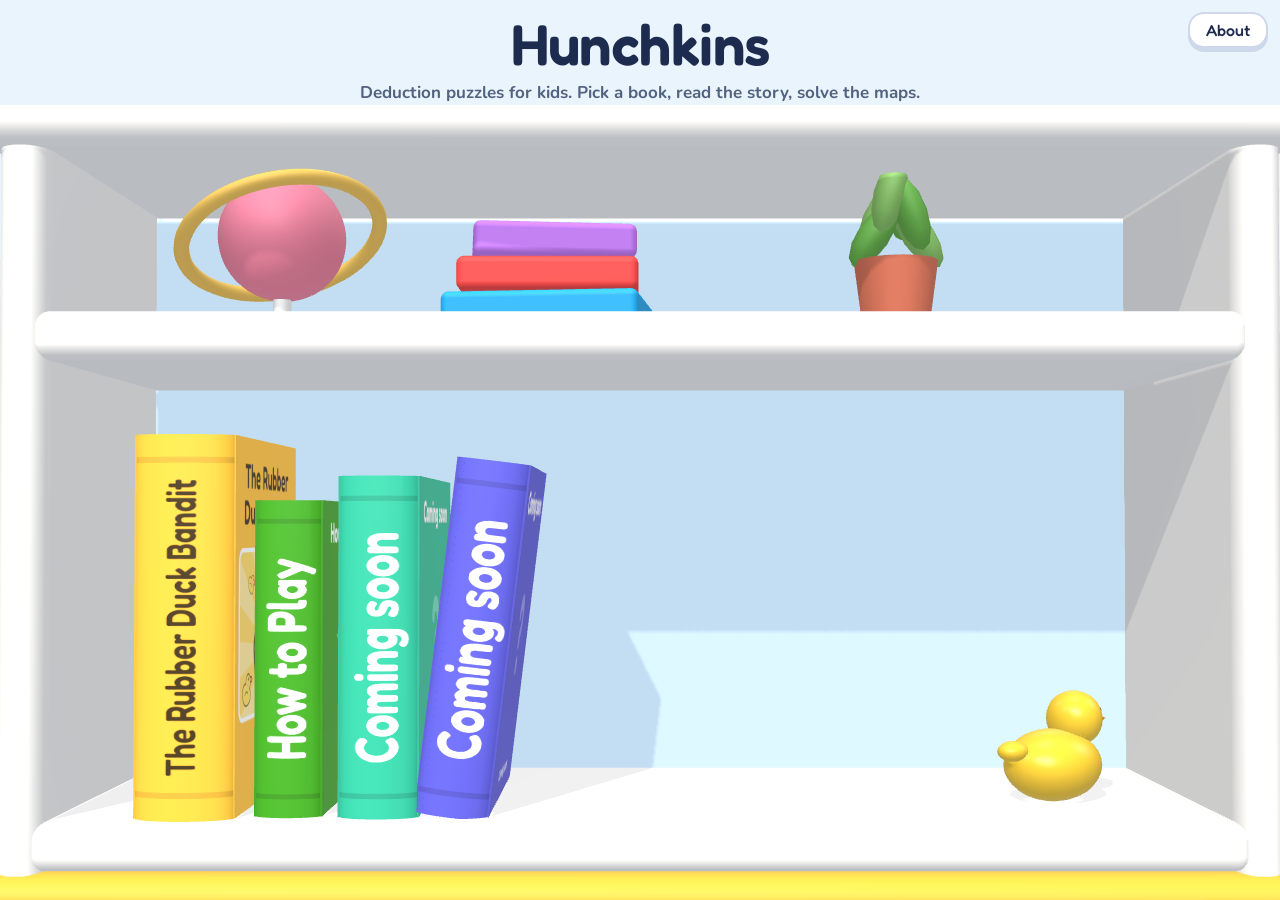
==== commit 470ff432: "Board book with ebook-style page curl, drag to place, About and Contact pages - Small near-square pa" ====
--- a/index.html
+++ b/index.html
@@ -11,6 +11,7 @@
 <link rel="stylesheet" href="css/app.css">
 </head>
 <body class="app home3d">
+<button class="about-btn" id="aboutBtn" type="button">About</button>
 <header class="home-head">
   <h1>Hunchkins</h1>
   <p>Deduction puzzles for kids. Pick a book, read the story, solve the maps.</p>
@@ -32,6 +33,15 @@
 <!-- The same books as a plain list, for screen readers and browsers without 3D -->
 <nav class="booklist" id="booklist" aria-label="Stories"></nav>
 
+<dialog id="about" class="about">
+  <h2>About Hunchkins</h2>
+  <p>Hunchkins are storybooks for curious kids. Every map in the story is a puzzle: work out who was where, and the answer checks itself on the board.</p>
+  <p>Each book is also a printable PDF, so you can solve it with a pencil.</p>
+  <p class="about-links"><a class="btn" href="contact.html">✉ Contact us</a></p>
+  <p class="copy">© 2026 Thomas Liou. All rights reserved.</p>
+  <form method="dialog"><button class="primary">Close</button></form>
+</dialog>
+
 <script src="art.js"></script>
 <script src="puzzles/book/cases.js"></script>
 <script src="puzzles/tutorial/cases.js"></script>
@@ -43,6 +53,9 @@
       `<a href="play.html?s=${s.id}" style="--spine:${s.spine}">${s.title}</a>` + (s.pdf ? `<a class="pdf" href="${s.pdf}" download>PDF</a>` : "")).join("");
     const gl = (() => { try { return !!document.createElement("canvas").getContext("webgl2"); } catch { return false; } })();
     if (!gl) document.body.classList.add("no3d");
+    const about = document.getElementById("about");
+    document.getElementById("aboutBtn").onclick = () => about.showModal();
+    about.addEventListener("click", e => { if (e.target === about) about.close(); });
   })();
 </script>
 <script type="module" src="js/shelf.js"></script>
--- a/css/app.css
+++ b/css/app.css
@@ -1,25 +1,14 @@
-/* Bright, chunky, friendly: the look of a children's learning app. Each book sets its own
+/* Bright, chunky, friendly: the look of a children's learning app. One fixed light palette (no dark mode),
+   so text always sits dark on light. Each book sets its own
    --accent / --soft / --sky / --paper (see stories.js), so a dinosaur book can look different from a school one. */
 :root {
-  --bg: #f3f8ff; --paper: #ffffff; --ink: #1d2b4f; --muted: #6a7a9b; --line: #e2e9f5; --line-strong: #cdd8ea;
+  --bg: #e9f4fc; --paper: #ffffff; --ink: #1d2b4f; --muted: #52627f; --line: #e2e9f5; --line-strong: #cdd8ea;
   --accent: #1cb0f6; --accent-ink: #ffffff; --soft: #ddf4ff; --sky: #e3f4ff;
   --good: #58cc02; --good-dark: #46a302; --bad: #ff4b4b; --blue: #1cb0f6;
   --lift: 0 14px 34px rgba(29, 43, 79, .14); --press: 0 4px 0;
   --hand: "Fredoka", "Nunito", system-ui, sans-serif;
   --body: "Nunito", system-ui, sans-serif;
   color-scheme: light;
-}
-@media (prefers-color-scheme: dark) {
-  :root:not([data-theme="light"]) {
-    --bg: #131f24; --paper: #1d2b33; --ink: #f1f7fb; --muted: #9fb3c2; --line: #2e414d; --line-strong: #3d5463;
-    --soft: #23384a; --sky: #182a35; --lift: 0 14px 34px rgba(0, 0, 0, .45);
-    color-scheme: dark;
-  }
-}
-:root[data-theme="dark"] {
-  --bg: #131f24; --paper: #1d2b33; --ink: #f1f7fb; --muted: #9fb3c2; --line: #2e414d; --line-strong: #3d5463;
-  --soft: #23384a; --sky: #182a35; --lift: 0 14px 34px rgba(0, 0, 0, .45);
-  color-scheme: dark;
 }
 * { box-sizing: border-box; }
 html, body { margin: 0; height: 100%; }
@@ -48,7 +37,7 @@
 .icon-btn svg, .flip-btn svg { width: 24px; height: 24px; fill: none; stroke: currentColor; stroke-width: 3; stroke-linecap: round; stroke-linejoin: round; }
 
 /* ---------- app frame: exactly one screen tall ---------- */
-body.app { height: 100dvh; display: flex; flex-direction: column; overflow: hidden; background: var(--sky); }
+body.app { height: 100dvh; display: flex; flex-direction: column; overflow: hidden; background: var(--bg); }
 .topbar {
   display: flex; align-items: center; gap: 10px; padding: 8px 14px 4px; padding-top: max(8px, env(safe-area-inset-top));
   z-index: 5;
@@ -61,55 +50,85 @@
 .seg button + button { border-left: 2px solid var(--line); }
 .seg button.on { background: var(--soft); color: color-mix(in srgb, var(--accent) 45%, var(--ink)); }
 
-/* ---------- the book ---------- */
+/* ---------- the book: a board book you turn like an ebook (js/book.js) ---------- */
 .book { flex: 1; min-height: 0; display: flex; flex-direction: column; position: relative; }
-.stage {
-  flex: 1; min-height: 0; position: relative; margin: 6px auto 0; width: min(1280px, calc(100% - 28px));
-  perspective: 2400px; touch-action: pan-y;
-}
-.sheet, .leaf, .sheet-back, .under-shade { position: absolute; inset: 0; border-radius: 10px 26px 26px 10px; }
-.sheet {
-  background: var(--paper); box-shadow: var(--lift), inset 14px 0 18px -14px rgba(29, 43, 79, .25);
-  overflow: hidden; backface-visibility: hidden; -webkit-backface-visibility: hidden;
-}
-.leaf { transform-style: preserve-3d; transform-origin: left center; z-index: 3; }
-.leaf > .sheet { box-shadow: none; }
-.sheet-back {
-  transform: rotateY(180deg); backface-visibility: hidden; -webkit-backface-visibility: hidden;
-  background: linear-gradient(90deg, var(--paper), color-mix(in srgb, var(--paper) 88%, var(--ink)));
-  border-radius: 26px 10px 10px 26px;
-}
-.under-shade { background: linear-gradient(90deg, rgba(29, 43, 79, .5), transparent 70%); pointer-events: none; z-index: 2; opacity: 0; }
-
-/* title page */
-.sheet.title { display: grid; grid-template-columns: 1.1fr 1fr; }
-.cover-art { background: var(--soft); overflow: hidden; }
-.cover-art svg { width: 100%; height: 100%; display: block; }
-.cover-text { padding: clamp(20px, 5vw, 56px); display: flex; flex-direction: column; justify-content: center; gap: 6px; }
-.cover-text h1 { font-size: clamp(2.2rem, 5vw, 3.8rem); line-height: 1; margin: 0 0 8px; }
-.cover-text p { font-size: 1.1rem; color: var(--muted); margin: 0 0 14px; }
-.cover-actions { display: flex; flex-wrap: wrap; gap: 12px; }
-
-/* story pages: picture on the left, words on the right, like an open picture book */
-.sheet.story { display: grid; grid-template-columns: 1fr 1fr; }
-.sheet.story .art { background: var(--soft); display: grid; place-items: center; padding: 24px; border-right: 2px dashed var(--line); }
-.sheet.story .art svg { width: 100%; height: auto; max-height: 100%; }
-.prose { overflow: auto; padding: clamp(20px, 4vw, 48px); display: flex; flex-direction: column; justify-content: center; }
-.prose h2 { font-size: clamp(1.6rem, 3vw, 2.3rem); line-height: 1.1; margin: 0 0 14px; color: color-mix(in srgb, var(--accent) 55%, var(--ink)); }
-.prose p { font-size: clamp(18px, 1.8vw, 22px); line-height: 1.55; margin: 0 0 .75em; }
-.prose .primary { align-self: flex-start; margin-top: 8px; }
-.folio { position: absolute; right: 22px; bottom: 14px; font: 600 15px var(--hand); color: var(--muted); }
+.viewport { flex: 1; min-height: 0; position: relative; overflow: hidden; touch-action: none; user-select: none; -webkit-user-select: none; }
+.viewport[data-mode="spread"], .viewport[data-mode="full"] { touch-action: auto; user-select: auto; }
+.bk-body {
+  position: absolute; left: 0; top: 0; width: calc(var(--W) * 2); height: var(--H); transform-origin: 0 0;
+  --fs: clamp(15px, calc(var(--W) * 0.036), 24px);
+}
+.bk-body.animate { transition: transform .55s cubic-bezier(.3, .7, .2, 1); }
+.bk-cover { /* the thick board cover peeking out round the pages */
+  position: absolute; inset: -9px -9px -9px -9px; border-radius: 22px; background: var(--accent);
+  box-shadow: 0 18px 40px rgba(29, 43, 79, .22), inset 0 -4px 0 rgba(0, 0, 0, .12);
+}
+.bk-slot { position: absolute; top: 0; width: var(--W); height: var(--H); overflow: visible; }
+.bk-left { left: 0; } .bk-right { left: var(--W); }
+.pg {
+  position: absolute; inset: 0; background: var(--paper); overflow: hidden; color: var(--ink);
+}
+.bk-left .pg { border-radius: 16px 2px 2px 16px; }
+.bk-right .pg { border-radius: 2px 16px 16px 2px; }
+.bk-gutter { /* the fold in the middle of the open book */
+  position: absolute; top: 0; height: var(--H); left: calc(var(--W) - 26px); width: 52px; pointer-events: none; z-index: 2;
+  background: linear-gradient(90deg, transparent, rgba(29, 43, 79, .10) 45%, rgba(29, 43, 79, .16) 50%, rgba(29, 43, 79, .06) 56%, transparent);
+}
+.bk-body.turning .bk-gutter { opacity: .5; }
+.bk-fx { position: absolute; left: 0; top: 0; width: 0; height: 0; z-index: 4; pointer-events: none; }
+.bk-back { position: absolute; left: 0; top: 0; transform-origin: 0 0; overflow: hidden; }
+.bk-back > .pg { border-radius: 0; }
+.bk-shade {
+  position: absolute; left: 0; top: calc(var(--H) * -2); width: calc(var(--W) * 1.6); height: calc(var(--H) * 4);
+  transform-origin: 0 50%; pointer-events: none; z-index: 3;
+}
+.bk-shade.under { background: linear-gradient(90deg, rgba(20, 30, 55, .55), rgba(20, 30, 55, .18) 12%, transparent 34%); }
+.bk-shade.front { background: linear-gradient(90deg, rgba(20, 30, 55, .45), transparent 9%); }
+.bk-shade.back { background: linear-gradient(90deg, rgba(20, 30, 55, .22), rgba(255, 255, 255, .35) 5%, rgba(255, 255, 255, 0) 22%, rgba(20, 30, 55, .08) 60%); }
+.bk-edge { position: absolute; top: 0; height: var(--H); width: 40px; z-index: 5; display: none; cursor: grab; touch-action: none; }
+.bk-edge.left { left: -9px; } .bk-edge.right { left: calc(var(--W) * 2 - 31px); }
+.bk-body[data-mode="spread"] .bk-edge, .bk-body[data-mode="full"] .bk-edge { display: block; }
+.bk-body[data-mode="full"] .bk-edge.left { left: calc(var(--W) - 9px); width: 26px; }
+.bk-body[data-mode="full"] .bk-edge.right { left: calc(var(--W) * 2 - 17px); width: 26px; }
+
+/* inside cover and the "map solved" page */
+.pg.endpaper { background: var(--soft); display: grid; place-items: center; }
+.pg.endpaper .mark { font: 700 calc(var(--fs) * 1.5) var(--hand); color: color-mix(in srgb, var(--accent) 45%, var(--ink)); opacity: .5; }
+.pg.solved { display: grid; place-items: center end; text-align: center; padding-right: 8%; }
+.pg.solved > div { max-width: 44%; } /* right-aligned: the left page runs off the screen */
+.pg.solved b { display: inline-grid; place-items: center; width: 64px; height: 64px; border-radius: 50%; background: var(--good); color: #fff; font-size: 34px; }
+.pg.solved p { margin: 10px 0 0; font: 600 calc(var(--fs) * 1.1) var(--hand); }
+.pg.solved .small { margin-top: 2px; font: 700 14px var(--body); color: var(--muted); text-transform: uppercase; letter-spacing: .1em; }
+
+/* title page: type only, no pictures */
+.sheet.title { display: flex; flex-direction: column; align-items: center; justify-content: center; text-align: center; padding: 8%; }
+.cover-text { display: flex; flex-direction: column; align-items: center; gap: 4px; }
+.kicker { font: 700 13px var(--body); letter-spacing: .12em; text-transform: uppercase; color: var(--muted); margin: 0 0 6px; }
+.cover-text h1 { font-size: calc(var(--fs) * 2.3); line-height: 1.02; margin: 0 0 .5em; color: var(--ink); }
+.cover-text p { font-size: max(14px, calc(var(--fs) * .85)); line-height: 1.55; color: var(--ink); margin: 0 0 1.4em; }
+.cover-actions { display: flex; flex-wrap: wrap; gap: 10px; justify-content: center; }
+
+/* story pages: words only, set like a good children's book */
+.sheet.story { display: flex; flex-direction: column; }
+.prose { flex: 1; min-height: 0; overflow: hidden; padding: 9% 10% 3%; display: flex; flex-direction: column; font-size: var(--fs); }
+.prose .ch-label { font: 700 .58em var(--body); letter-spacing: .12em; text-transform: uppercase; color: var(--muted); margin: auto 0 .4em; }
+.prose h2 { font-size: 1.6em; line-height: 1.08; margin: 0 0 .7em; color: var(--ink); }
+.prose h2::after { content: ""; display: block; width: 2.4em; height: .22em; border-radius: 3px; background: var(--accent); margin-top: .5em; }
+.prose p { font-size: 1em; line-height: 1.55; margin: 0 0 .75em; color: var(--ink); }
+.prose > :first-child { margin-top: auto; }
+.prose > :last-child { margin-bottom: auto; }
+.prose .primary { align-self: center; margin-top: .6em; margin-bottom: 8px; font-size: .85em; flex: none; }
+.folio { flex: none; padding: 6px 0 calc(var(--H) * .04); text-align: center; font: 600 14px var(--hand); color: var(--muted); }
 
 /* the end */
-.sheet.end { display: flex; flex-direction: column; align-items: center; justify-content: center; text-align: center; padding: 24px; }
-.end-art { font-size: 84px; line-height: 1; }
-.sheet.end h2 { font-size: 2.4rem; margin: 10px 0 4px; }
-.sheet.end p { color: var(--muted); font-size: 1.15rem; margin: 0 0 18px; }
-.sheet.end .cover-actions { justify-content: center; }
+.sheet.end { display: flex; flex-direction: column; align-items: center; justify-content: center; text-align: center; padding: 8%; }
+.sheet.end h2 { font-size: calc(var(--fs) * 1.7); margin: 0 0 .3em; }
+.sheet.end p { color: var(--ink); font-size: var(--fs); margin: 0 0 1.2em; }
+.sheet.end .cover-actions { flex-direction: column; align-items: stretch; }
 
 /* page turning bar */
-.flipbar { display: flex; align-items: center; gap: 14px; justify-content: center; padding: 10px 14px; padding-bottom: max(10px, env(safe-area-inset-bottom)); }
-.flip-btn { width: 56px; height: 52px; padding: 0; border-radius: 18px; }
+.flipbar { display: flex; align-items: center; gap: 14px; justify-content: center; padding: 8px 14px; padding-bottom: max(8px, env(safe-area-inset-bottom)); }
+.flip-btn { width: 56px; height: 50px; padding: 0; border-radius: 18px; }
 .flip-btn.next { background: var(--accent); color: var(--accent-ink); border-color: transparent; box-shadow: var(--press) color-mix(in srgb, var(--accent) 70%, #000); }
 .flip-btn .lock { display: none; }
 .flip-btn.locked { background: var(--paper); color: var(--muted); border-color: var(--line-strong); box-shadow: var(--press) var(--line-strong); }
@@ -135,51 +154,53 @@
 .contents li button.here { border-color: var(--accent); background: var(--soft); }
 .contents li b { color: var(--good); }
 
-/* ---------- the puzzle page: map + dock ---------- */
-.sheet.puzzle { display: flex; }
-.solver { flex: 1; min-width: 0; display: grid; grid-template-columns: minmax(0, 1fr) 370px; }
-.mapbox { position: relative; min-height: 0; overflow: hidden; background: linear-gradient(var(--sky), var(--paper)); }
+/* ---------- the map spread: panel on the left page, map on the right ---------- */
+.pg.map-page, .pg.full-page { display: flex; flex-direction: column; }
+.mapbox { position: relative; flex: 1; min-height: 0; overflow: hidden; background: #dcefff; }
 .mapbox canvas { display: block; width: 100% !important; height: 100% !important; }
 .map-tools { position: absolute; left: 12px; top: 12px; z-index: 3; }
-.dock { min-height: 0; overflow: auto; background: var(--paper); border-left: 2px solid var(--line); padding: 14px; display: flex; flex-direction: column; gap: 10px; }
-.question { margin: 0; background: var(--soft); border-radius: 16px; padding: 10px 13px; font-size: .97rem; font-weight: 600; }
-
-.people { display: flex; gap: 8px; }
+.pg.dock-page { display: flex; }
+.dock { flex: 1; min-height: 0; background: var(--paper); padding: 7% 8% 6%; display: flex; flex-direction: column; gap: 14px; overflow: hidden; }
+.question { margin: 0; background: var(--soft); border-radius: 16px; padding: 12px 14px; font-size: 1rem; font-weight: 600; line-height: 1.45; }
+
+.people { display: grid; grid-template-columns: repeat(auto-fit, minmax(0, 1fr)); gap: 8px; }
 .person {
-  flex: 1 1 0; min-width: 0; flex-direction: column; gap: 3px; padding: 7px 4px 8px; border-radius: 16px;
-  touch-action: none; user-select: none; margin: 0 0 4px; font-size: 15px;
-}
-.person .face { width: 48px; height: 48px; border-radius: 50%; background: color-mix(in srgb, var(--c) 18%, var(--paper)); box-shadow: 0 0 0 3px var(--c); }
+  min-width: 0; flex-direction: column; gap: 4px; padding: 8px 4px 9px; border-radius: 16px;
+  touch-action: none; user-select: none; margin: 0 0 4px;
+}
+.person .face { width: 52px; height: 52px; border-radius: 50%; background: color-mix(in srgb, var(--c) 18%, var(--paper)); box-shadow: 0 0 0 3px var(--c); flex: none; }
 .face.initial { display: grid; place-items: center; color: #fff; font: 800 20px var(--body); }
-.person .pname { font-size: 15px; font-weight: 600; white-space: nowrap; }
+.person .pname { font-size: 14px; font-weight: 600; line-height: 1.1; text-align: center; white-space: normal; overflow-wrap: anywhere; }
 .person .where { font: 700 11px var(--body); color: var(--muted); white-space: nowrap; overflow: hidden; text-overflow: ellipsis; max-width: 100%; }
 .person.sel { border-color: var(--c); background: color-mix(in srgb, var(--c) 12%, var(--paper)); box-shadow: var(--press) var(--c); }
 .person.placed .where { color: var(--good-dark); }
 .ghost { position: fixed; left: 0; top: 0; width: 58px; height: 58px; border-radius: 50%; pointer-events: none; z-index: 50; box-shadow: 0 0 0 3px var(--c, #fff), var(--lift); background: var(--paper); }
 
-.detail { display: flex; flex-direction: column; gap: 8px; }
-.sec-title { font: 600 15px var(--hand); color: var(--muted); text-transform: uppercase; letter-spacing: .06em; }
-.says { border-left: 5px solid var(--c); padding: 3px 0 3px 10px; border-radius: 4px; }
-.says.on { background: color-mix(in srgb, var(--c) 10%, transparent); }
-.who { font: 600 16px var(--hand); }
+/* one thing at a time: the picked person's words, or the clue tapped on the map. Fixed size, no scrolling. */
+.detail { flex: 1; min-height: 96px; overflow: hidden; background: var(--bg); border-radius: 16px; padding: 14px 16px; display: flex; flex-direction: column; }
+.detail .sec-title, .detail .item { display: none; }
+.detail .pick { display: none; }
+.detail .item.on { display: flex; flex-direction: column; }
+.detail .pick.on { display: block; }
+.says { border-left: 5px solid var(--c); padding: 2px 0 2px 12px; border-radius: 4px; }
+.who { font: 600 17px var(--hand); margin-bottom: 4px; }
 .says ul { list-style: none; margin: 0; padding: 0; }
-.says li { position: relative; padding: 2px 6px 2px 22px; border-radius: 8px; cursor: pointer; font-size: .97rem; }
-.says li::before { content: "•"; position: absolute; left: 7px; color: var(--muted); }
+.says li { position: relative; padding: 3px 6px 3px 24px; border-radius: 8px; cursor: pointer; font-size: 1.02rem; }
+.says li::before { content: "•"; position: absolute; left: 8px; color: var(--muted); }
 .says li.t::before { content: "✓"; color: var(--good); font-weight: 800; }
 .says li.f::before { content: "✗"; color: var(--bad); font-weight: 800; }
 .says li.f { text-decoration: line-through; text-decoration-color: color-mix(in srgb, var(--bad) 60%, transparent); }
 .roles { display: flex; gap: 4px; margin: 4px 0 2px; }
 .roles button { font-size: 14px; padding: 5px 9px; margin: 0 0 3px; }
 .roles button.on { background: var(--ink); color: var(--paper); border-color: var(--ink); }
-.clue { font-size: .95rem; display: flex; gap: 10px; align-items: flex-start; padding: 6px 8px; border-radius: 12px; cursor: pointer; }
-.clue .ico { flex: none; width: 30px; height: 30px; border-radius: 50%; display: grid; place-items: center; background: var(--soft); font-size: 15px; }
-.clue.on { background: color-mix(in srgb, var(--accent) 16%, transparent); }
-.pick { display: none; margin: 0; color: var(--muted); font-size: .93rem; }
-.mini-badge { display: inline-grid; place-items: center; width: 22px; height: 22px; border-radius: 50%; background: #fff; border: 2px solid var(--accent); font-size: 11px; vertical-align: -4px; }
-
-.dock-actions { display: flex; gap: 8px; margin-top: auto; padding-top: 6px; position: sticky; bottom: 0; background: var(--paper); }
+.detail .clue.on { flex-direction: row; gap: 14px; align-items: flex-start; font-size: 1.02rem; }
+.clue .ico { flex: none; width: 48px; height: 48px; border-radius: 50%; display: grid; place-items: center; background: #fff; border: 3px solid var(--ink); font-size: 24px; }
+.pick { margin: 0; color: var(--muted); font-size: .98rem; }
+.mini-badge { display: inline-grid; place-items: center; width: 22px; height: 22px; line-height: 1; border-radius: 50%; background: #fff; border: 2.5px solid var(--ink); font-size: 11px; vertical-align: -5px; border-width: 2px; }
+
+.dock-actions { display: flex; gap: 8px; }
 .dock-actions button { margin-bottom: 4px; }
-.dock-actions #check { flex: 1; }
+.dock-actions #check { flex: 1; white-space: nowrap; }
 .more { position: relative; }
 .menu {
   position: absolute; right: 0; bottom: calc(100% + 8px); background: var(--paper); border: 2px solid var(--line-strong); border-radius: 16px;
@@ -193,25 +214,25 @@
 .spot-label, .pawn-tag { position: absolute; left: 0; top: 0; will-change: transform; }
 .spot-label { display: flex; flex-wrap: wrap; justify-content: center; align-items: center; gap: 4px; width: 200px; }
 .spot-label .name {
-  font: 600 16px/1 var(--hand); color: #1d2b4f; background: rgba(255, 255, 255, .95);
-  padding: 5px 10px 4px; border-radius: 10px; white-space: nowrap; box-shadow: 0 2px 0 rgba(29, 43, 79, .18);
-}
-.spot-label .badges { display: flex; gap: 3px; }
+  font: 600 15px/1 var(--hand); color: #1d2b4f; background: #fff;
+  padding: 5px 9px 4px; border-radius: 10px; white-space: nowrap; box-shadow: 0 0 0 1.5px rgba(29, 43, 79, .25), 0 2px 0 rgba(29, 43, 79, .2);
+}
+.spot-label .badges { display: flex; gap: 3px; position: absolute; left: 50%; bottom: calc(100% + 14px); transform: translateX(30px); }
 .spot-label .badges:empty { display: none; }
 .spot-label .badge {
-  pointer-events: auto; width: 32px; height: 32px; padding: 0; margin: 0; border-radius: 50%; font-size: 15px;
-  background: #fff; border: 2.5px solid var(--accent); box-shadow: 0 3px 0 color-mix(in srgb, var(--accent) 60%, #000);
+  pointer-events: auto; width: 54px; height: 54px; padding: 0; margin: 0; border-radius: 50%; font-size: 30px;
+  background: #fff; border: 3px solid #1d2b4f; box-shadow: 0 4px 0 rgba(29, 43, 79, .35);
   animation: pulse 2.4s ease-in-out infinite;
 }
-.spot-label .badge.on { background: var(--accent); animation: none; transform: scale(1.12); }
-@keyframes pulse { 50% { transform: scale(1.1); } }
+.spot-label .badge.on { background: var(--accent); animation: none; transform: scale(1.1); }
+@keyframes pulse { 50% { transform: scale(1.08); } }
 .spot-label .notes { display: flex; gap: 3px; flex-basis: 100%; justify-content: center; }
 .spot-label .notes:empty { display: none; }
 .spot-label .notes i { width: 22px; height: 22px; border-radius: 50%; background: var(--c); color: #fff; font: 800 12px/18px var(--body); text-align: center; font-style: normal; border: 2px solid #fff; }
 .pawn-tag { font: 600 14px/1 var(--hand); background: var(--c); color: #fff; padding: 4px 8px 3px; border-radius: 9px; border: 2px solid #fff; white-space: nowrap; }
 
 .toast {
-  position: absolute; left: 50%; bottom: 84px; transform: translate(-50%, 20px); opacity: 0; pointer-events: none; z-index: 30;
+  position: absolute; left: 50%; bottom: 76px; transform: translate(-50%, 20px); opacity: 0; pointer-events: none; z-index: 30;
   background: var(--paper); border: 2px solid var(--line-strong); border-radius: 16px; padding: 10px 16px; max-width: min(92%, 520px);
   box-shadow: var(--lift); transition: .25s; font-size: .98rem; font-weight: 600; text-align: center;
 }
@@ -222,6 +243,7 @@
   position: absolute; right: 12px; top: 12px; width: min(340px, calc(100% - 24px)); z-index: 3; background: var(--paper);
   border: 2px solid var(--line-strong); border-radius: 18px; padding: 12px 14px; box-shadow: var(--lift);
 }
+.dock .coach { position: static; width: auto; flex: none; box-shadow: none; border: 3px solid var(--accent); background: var(--soft); }
 .coach p { margin: 0 0 8px; font-size: .97rem; }
 .coach .step { font: 600 15px var(--hand); color: color-mix(in srgb, var(--accent) 60%, var(--ink)); margin: 0; text-transform: uppercase; letter-spacing: .05em; }
 .confetti { position: absolute; top: -10px; width: 9px; height: 14px; border-radius: 2px; z-index: 6; animation: fall 1.8s ease-in forwards; }
@@ -232,51 +254,39 @@
 dialog h2 { margin: 0 0 6px; }
 dialog ul { padding-left: 20px; margin: 0 0 12px; }
 
-/* ---------- phones and narrow windows ---------- */
+/* ---------- phones: the map and its panel share one tall page ---------- */
+.pg.full-page .dock { flex: none; padding: 8px 10px 6px; gap: 6px; border-top: 2px solid var(--line); }
+.pg.full-page .question { display: none; }
+.pg.full-page .person { padding: 5px 2px 6px; gap: 3px; border-radius: 14px; }
+.pg.full-page .person .face { width: 30px; height: 30px; box-shadow: 0 0 0 2.5px var(--c); }
+.pg.full-page .person .pname { font-size: 12.5px; }
+.pg.full-page .person .where { display: none; }
+.pg.full-page .detail { flex: none; height: 112px; min-height: 0; padding: 8px 10px; font-size: 15px; line-height: 1.35; }
+.pg.full-page .detail .clue.on, .pg.full-page .detail .pick, .pg.full-page .says li { font-size: 1em; }
+.pg.full-page .says .who { font-size: 1em; }
+.pg.full-page .clue .ico { width: 38px; height: 38px; font-size: 19px; }
+.pg.full-page .dock-actions button { padding-top: 9px; padding-bottom: 9px; font-size: 17px; }
+.pg.full-page .map-tools { left: 8px; top: 8px; }
+.pg.full-page .map-tools button { font-size: 14px; padding: 7px 9px; }
+.pg.full-page .spot-label { width: 150px; }
+.pg.full-page .spot-label .badges { bottom: calc(100% + 8px); transform: translateX(22px); }
+.pg.full-page .spot-label .name { font-size: 13px; padding: 3px 6px 2px; }
+.pg.full-page .spot-label .badge { width: 42px; height: 42px; font-size: 23px; }
+.pg.full-page .coach { top: auto; bottom: 6px; right: 6px; left: 6px; width: auto; padding: 7px 10px 8px; border-width: 2px; }
+.pg.full-page .coach p { font-size: 14px; line-height: 1.35; margin: 0 0 4px; }
+.pg.full-page .coach .step { font-size: 12px; margin: 0; }
+.pg.full-page .coach button { display: block; margin: 2px 0 0 auto; padding: 5px 16px; font-size: 15px; }
 @media (max-width: 820px) {
-  .stage { width: calc(100% - 16px); margin-top: 2px; }
-  .sheet, .leaf, .sheet-back, .under-shade { border-radius: 8px 20px 20px 8px; }
-  .sheet.title { grid-template-columns: 1fr; grid-template-rows: 42% 1fr; }
-  .cover-text { padding: 18px 20px; justify-content: flex-start; overflow: auto; }
-  .cover-text h1 { font-size: 2.1rem; }
-  .cover-text p { font-size: 1rem; margin-bottom: 10px; }
-  .sheet.story { grid-template-columns: 1fr; grid-template-rows: minmax(110px, 30%) 1fr; }
-  .sheet.story .art { border-right: 0; border-bottom: 2px dashed var(--line); padding: 10px; }
-  .sheet.story .art svg { height: 100%; width: auto; max-width: 100%; }
-  .prose { justify-content: flex-start; padding: 16px 20px 34px; }
-  .prose h2 { font-size: 1.5rem; margin-bottom: 8px; }
-  .prose p { font-size: 18px; }
-  .flipbar { padding: 8px 12px; padding-bottom: max(8px, env(safe-area-inset-bottom)); gap: 10px; }
-  .flip-btn { width: 52px; height: 46px; }
-  .toast { bottom: 70px; }
-
-  /* puzzle page: map on top, a dock of fixed size below it */
-  .solver { grid-template-columns: 1fr; grid-template-rows: minmax(0, 1fr) auto; }
-  .dock { border-left: 0; border-top: 2px solid var(--line); padding: 8px 10px 6px; gap: 6px; overflow: visible; }
-  .question { display: none; }
-  .people { overflow-x: auto; gap: 6px; padding: 2px 1px; }
-  .person { min-width: 70px; padding: 5px 2px 6px; flex-direction: row; gap: 6px; padding-left: 6px; justify-content: flex-start; }
-  .person .face { width: 32px; height: 32px; flex: none; }
-  .person .pname { font-size: 14px; white-space: normal; text-align: left; line-height: 1.05; }
-  .person .where { display: none; }
-  .detail { height: 92px; overflow-y: auto; gap: 0; background: var(--bg); border-radius: 14px; padding: 8px 10px; }
-  .detail .sec-title, .detail .item { display: none; }
-  .detail .item.on { display: flex; flex-direction: column; }
-  .detail .clue.on { flex-direction: row; background: none; padding: 0; }
-  .detail .says.on { background: none; }
-  .detail .pick.on { display: block; }
-  .map-tools { left: 8px; top: 8px; }
-  .map-tools button { font-size: 14px; padding: 7px 9px; }
-  .spot-label { width: 150px; }
-  .spot-label .name { font-size: 13px; padding: 3px 6px 2px; }
-  .spot-label .badge { width: 30px; height: 30px; font-size: 14px; }
-  .coach { top: auto; bottom: 8px; right: 8px; left: 8px; width: auto; padding: 10px 12px; }
+  .flipbar { padding: 6px 12px; padding-bottom: max(6px, env(safe-area-inset-bottom)); gap: 10px; }
+  .flip-btn { width: 52px; height: 44px; }
+  .toast { bottom: 64px; }
   .contents { top: 58px; right: 8px; }
-}
-@media (max-width: 820px) and (max-height: 700px) { .detail { height: 76px; } }
+  .kicker { font-size: 11px; }
+}
+@media (max-height: 700px) { .pg.full-page .detail { height: 96px; font-size: 14px; } }
 
 /* ---------- home: the 3D bookshelf ---------- */
-body.home3d { background: radial-gradient(ellipse at 50% 20%, #ffffff, var(--sky) 70%); }
+body.home3d { background: var(--bg); }
 .home-head { text-align: center; padding: max(16px, env(safe-area-inset-top)) 16px 0; z-index: 2; }
 .home-head h1 { margin: 0; font-size: clamp(2.2rem, 7vw, 3.6rem); line-height: 1; }
 .home-head p { margin: 6px 0 0; color: var(--muted); font-weight: 700; }
@@ -306,3 +316,38 @@
   .teaser.show { transform: none; }
   .teaser h2 { font-size: 1.6rem; }
 }
+
+/* ---------- about and contact ---------- */
+.about-btn {
+  position: fixed; top: max(12px, env(safe-area-inset-top)); right: 12px; z-index: 5;
+  padding: 8px 16px; font-size: 16px;
+}
+@media (max-width: 600px) {
+  .home-head h1 { padding: 0 60px; }
+  .about-btn { top: max(8px, env(safe-area-inset-top)); right: 8px; padding: 6px 10px; font-size: 14px; }
+}
+dialog.about p { line-height: 1.55; margin: 0 0 12px; }
+dialog.about .about-links { margin: 16px 0; }
+.copy { color: var(--muted); font-weight: 700; font-size: 14px; }
+body.app.contact-page { height: auto; overflow: auto; min-height: 100dvh; display: flex; flex-direction: column; background: var(--bg); }
+.contact-main { flex: 1; display: flex; flex-direction: column; align-items: center; padding: 8px 16px 16px; gap: 8px; }
+.contact-form {
+  width: 100%; max-width: 680px; flex: 1; min-height: 70dvh; border: 0; border-radius: 20px;
+  background: #fff; box-shadow: var(--lift);
+}
+
+/* very small phones (iPhone SE and the like): smaller labels and buttons so the map stays readable */
+.pg.full-page .mapbox { container-type: size; }
+@container (max-height: 300px) {
+  .spot-label .name { font-size: 11px !important; padding: 2px 5px 1px !important; }
+  .spot-label .badge { width: 34px !important; height: 34px !important; font-size: 18px !important; }
+  .map-tools button { font-size: 12.5px !important; padding: 5px 7px !important; }
+}
+@media (max-width: 360px) {
+  .pg.full-page .dock-actions { gap: 6px; }
+  .pg.full-page .dock-actions button { font-size: 15px; padding-left: 10px; padding-right: 10px; white-space: nowrap; }
+}
+@media (max-height: 600px) {
+  .pg.full-page .detail { height: 84px; }
+  .pg.full-page .person .face { width: 24px; height: 24px; }
+}
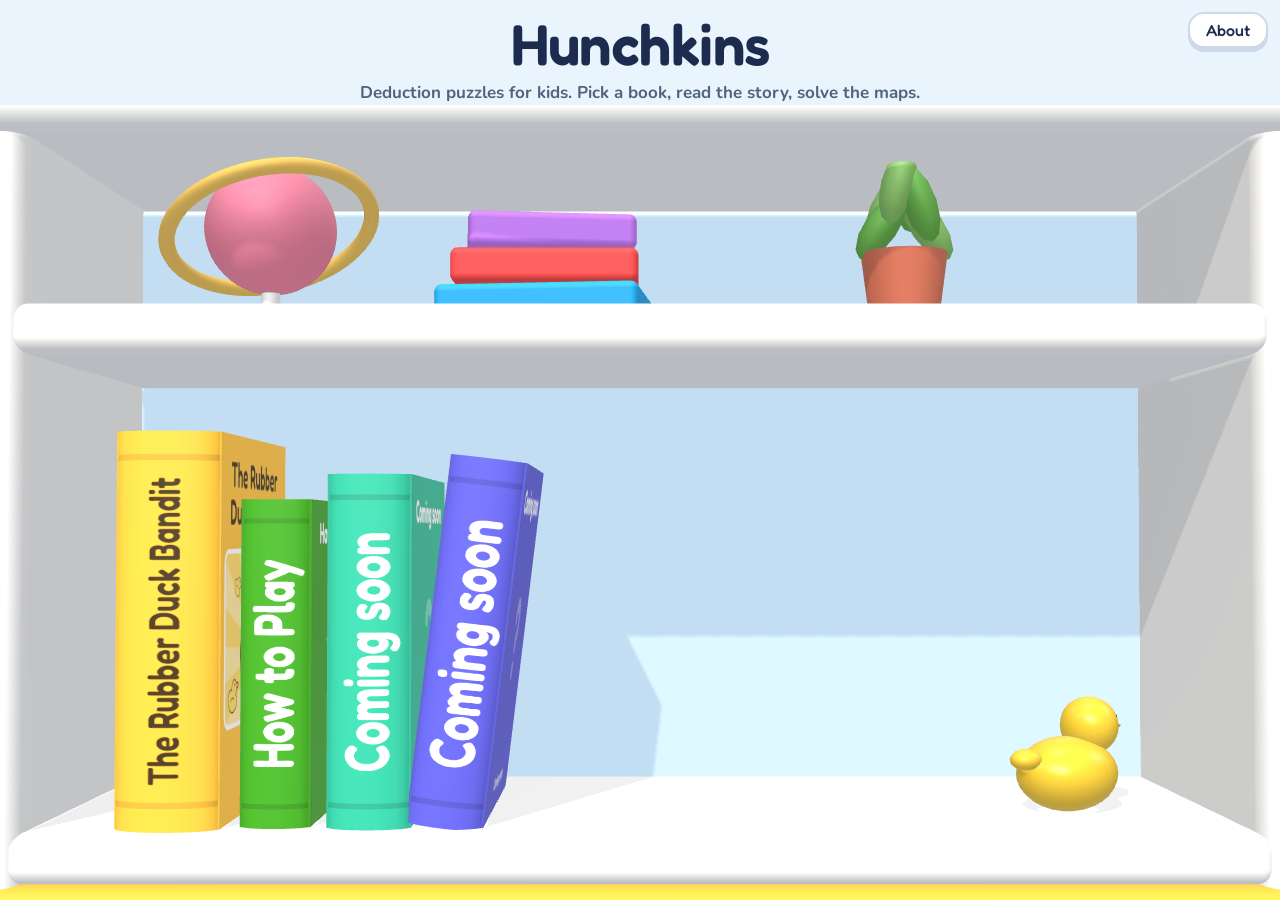
==== commit 74517317: "Landscape first: compact sideways layout, rotate button, installable app; map and curl fixes - Phone" ====
--- a/index.html
+++ b/index.html
@@ -9,6 +9,11 @@
 <link rel="preconnect" href="https://fonts.gstatic.com" crossorigin>
 <link rel="stylesheet" href="https://fonts.googleapis.com/css2?family=Fredoka:wght@400;500;600;700&family=Nunito:wght@400;600;700;800&display=swap">
 <link rel="stylesheet" href="css/app.css">
+<link rel="manifest" href="manifest.webmanifest">
+<link rel="icon" href="icons/icon-192.png">
+<link rel="apple-touch-icon" href="icons/icon-192.png">
+<meta name="mobile-web-app-capable" content="yes">
+<meta name="apple-mobile-web-app-capable" content="yes">
 </head>
 <body class="app home3d">
 <button class="about-btn" id="aboutBtn" type="button">About</button>
@@ -59,5 +64,6 @@
   })();
 </script>
 <script type="module" src="js/shelf.js"></script>
+<script src="js/pwa.js"></script>
 </body>
 </html>
--- a/css/app.css
+++ b/css/app.css
@@ -53,7 +53,7 @@
 /* ---------- the book: a board book you turn like an ebook (js/book.js) ---------- */
 .book { flex: 1; min-height: 0; display: flex; flex-direction: column; position: relative; }
 .viewport { flex: 1; min-height: 0; position: relative; overflow: hidden; touch-action: none; user-select: none; -webkit-user-select: none; }
-.viewport[data-mode="spread"], .viewport[data-mode="full"] { touch-action: auto; user-select: auto; }
+.viewport[data-mode="map"], .viewport[data-mode="full"] { touch-action: auto; user-select: auto; }
 .bk-body {
   position: absolute; left: 0; top: 0; width: calc(var(--W) * 2); height: var(--H); transform-origin: 0 0;
   --fs: clamp(15px, calc(var(--W) * 0.036), 24px);
@@ -63,7 +63,9 @@
   position: absolute; inset: -9px -9px -9px -9px; border-radius: 22px; background: var(--accent);
   box-shadow: 0 18px 40px rgba(29, 43, 79, .22), inset 0 -4px 0 rgba(0, 0, 0, .12);
 }
-.bk-slot { position: absolute; top: 0; width: var(--W); height: var(--H); overflow: visible; }
+.bk-slot { position: absolute; top: 0; width: var(--W); height: var(--H); overflow: hidden; }   /* keeps the curl's shadows on the page */
+.bk-left { border-radius: 16px 2px 2px 16px; } .bk-right { border-radius: 2px 16px 16px 2px; }
+.bk-body[data-mode="map"] .bk-slot, .bk-body[data-mode="full"] .bk-slot { border-radius: 0; }
 .bk-left { left: 0; } .bk-right { left: var(--W); }
 .pg {
   position: absolute; inset: 0; background: var(--paper); overflow: hidden; color: var(--ink);
@@ -87,7 +89,8 @@
 .bk-shade.back { background: linear-gradient(90deg, rgba(20, 30, 55, .22), rgba(255, 255, 255, .35) 5%, rgba(255, 255, 255, 0) 22%, rgba(20, 30, 55, .08) 60%); }
 .bk-edge { position: absolute; top: 0; height: var(--H); width: 40px; z-index: 5; display: none; cursor: grab; touch-action: none; }
 .bk-edge.left { left: -9px; } .bk-edge.right { left: calc(var(--W) * 2 - 31px); }
-.bk-body[data-mode="spread"] .bk-edge, .bk-body[data-mode="full"] .bk-edge { display: block; }
+.bk-body[data-mode="spread"] .bk-edge, .bk-body[data-mode="full"] .bk-edge, .bk-body[data-mode="map"] .bk-edge { display: block; }
+.bk-body[data-mode="map"] .bk-edge.left { left: 0; width: 22px; } .bk-body[data-mode="map"] .bk-edge.right { left: calc(var(--W) * 2 - 22px); width: 22px; }
 .bk-body[data-mode="full"] .bk-edge.left { left: calc(var(--W) - 9px); width: 26px; }
 .bk-body[data-mode="full"] .bk-edge.right { left: calc(var(--W) * 2 - 17px); width: 26px; }
 
@@ -212,24 +215,42 @@
 /* labels laid over the 3D map */
 .map-overlay { position: absolute; inset: 0; pointer-events: none; z-index: 2; }
 .spot-label, .pawn-tag { position: absolute; left: 0; top: 0; will-change: transform; }
-.spot-label { display: flex; flex-wrap: wrap; justify-content: center; align-items: center; gap: 4px; width: 200px; }
+.xmark { z-index: 1; } .map-overlay .notes { z-index: 2; } .spot-label { z-index: 3; } .pawn-tag { z-index: 4; }
+.spot-label { display: flex; justify-content: center; align-items: center; gap: 4px; width: max-content; }
 .spot-label .name {
   font: 600 15px/1 var(--hand); color: #1d2b4f; background: #fff;
   padding: 5px 9px 4px; border-radius: 10px; white-space: nowrap; box-shadow: 0 0 0 1.5px rgba(29, 43, 79, .25), 0 2px 0 rgba(29, 43, 79, .2);
 }
-.spot-label .badges { display: flex; gap: 3px; position: absolute; left: 50%; bottom: calc(100% + 14px); transform: translateX(30px); }
+.spot-label .badges { display: flex; gap: 3px; }   /* clue badges sit in the label, just before the place name */
 .spot-label .badges:empty { display: none; }
 .spot-label .badge {
-  pointer-events: auto; width: 54px; height: 54px; padding: 0; margin: 0; border-radius: 50%; font-size: 30px;
-  background: #fff; border: 3px solid #1d2b4f; box-shadow: 0 4px 0 rgba(29, 43, 79, .35);
+  pointer-events: auto; width: 36px; height: 36px; padding: 0; margin: 0; border-radius: 50%; font-size: 20px; line-height: 1;
+  background: #fff; border: 2.5px solid #1d2b4f; box-shadow: 0 3px 0 rgba(29, 43, 79, .35);
   animation: pulse 2.4s ease-in-out infinite;
 }
 .spot-label .badge.on { background: var(--accent); animation: none; transform: scale(1.1); }
 @keyframes pulse { 50% { transform: scale(1.08); } }
-.spot-label .notes { display: flex; gap: 3px; flex-basis: 100%; justify-content: center; }
-.spot-label .notes:empty { display: none; }
-.spot-label .notes i { width: 22px; height: 22px; border-radius: 50%; background: var(--c); color: #fff; font: 800 12px/18px var(--body); text-align: center; font-style: normal; border: 2px solid #fff; }
-.pawn-tag { font: 600 14px/1 var(--hand); background: var(--c); color: #fff; padding: 4px 8px 3px; border-radius: 9px; border: 2px solid #fff; white-space: nowrap; }
+.map-overlay .notes { position: absolute; left: 0; top: 0; display: flex; gap: 2px; will-change: transform; }
+.map-overlay .notes[hidden] { display: none; }
+.map-overlay .notes i {   /* a pencilled "maybe": a dashed ring in the person's colour with their initial */
+  width: 24px; height: 24px; border-radius: 50%; background: #fff; color: var(--c); border: 2.5px dashed var(--c);
+  font: 800 12px/19px var(--body); text-align: center; font-style: normal; box-shadow: 0 2px 0 rgba(29, 43, 79, .25);
+}
+.xmark {   /* crossed out: a big red X over the whole platform, drawn on top of the model */
+  position: absolute; left: 0; top: 0; width: calc(var(--r) * 1.7); height: calc(var(--r) * 1.7); will-change: transform; pointer-events: none;
+}
+.xmark[hidden] { display: none; }
+.xmark::before, .xmark::after {
+  content: ""; position: absolute; left: 50%; top: 50%; width: 100%; height: max(7px, calc(var(--r) * .2)); border-radius: 99px;
+  background: #ff4b4b; box-shadow: 0 0 0 2.5px #fff, 0 3px 0 2.5px rgba(29, 43, 79, .25);
+  transform: translate(-50%, -50%) rotate(45deg);
+}
+.xmark::after { transform: translate(-50%, -50%) rotate(-45deg); }
+.spot-label.crossed .name { color: #7a8497; text-decoration: line-through; text-decoration-color: #ff4b4b; text-decoration-thickness: 2px; }
+.pawn-tag {   /* a placed person: a solid circle with their initial, just above their pawn */
+  width: 26px; height: 26px; border-radius: 50%; background: var(--c); color: #fff; border: 2.5px solid #fff;
+  font: 800 13px/21px var(--body); text-align: center; box-shadow: 0 2px 0 rgba(29, 43, 79, .3);
+}
 
 .toast {
   position: absolute; left: 50%; bottom: 76px; transform: translate(-50%, 20px); opacity: 0; pointer-events: none; z-index: 30;
@@ -268,10 +289,9 @@
 .pg.full-page .dock-actions button { padding-top: 9px; padding-bottom: 9px; font-size: 17px; }
 .pg.full-page .map-tools { left: 8px; top: 8px; }
 .pg.full-page .map-tools button { font-size: 14px; padding: 7px 9px; }
-.pg.full-page .spot-label { width: 150px; }
-.pg.full-page .spot-label .badges { bottom: calc(100% + 8px); transform: translateX(22px); }
+.pg.full-page .map-overlay .notes i { width: 20px; height: 20px; font-size: 10.5px; line-height: 15px; border-width: 2px; }
 .pg.full-page .spot-label .name { font-size: 13px; padding: 3px 6px 2px; }
-.pg.full-page .spot-label .badge { width: 42px; height: 42px; font-size: 23px; }
+.pg.full-page .spot-label .badge { width: 28px; height: 28px; font-size: 15px; border-width: 2px; }
 .pg.full-page .coach { top: auto; bottom: 6px; right: 6px; left: 6px; width: auto; padding: 7px 10px 8px; border-width: 2px; }
 .pg.full-page .coach p { font-size: 14px; line-height: 1.35; margin: 0 0 4px; }
 .pg.full-page .coach .step { font-size: 12px; margin: 0; }
@@ -340,7 +360,7 @@
 .pg.full-page .mapbox { container-type: size; }
 @container (max-height: 300px) {
   .spot-label .name { font-size: 11px !important; padding: 2px 5px 1px !important; }
-  .spot-label .badge { width: 34px !important; height: 34px !important; font-size: 18px !important; }
+  .spot-label .badge { width: 24px !important; height: 24px !important; font-size: 13px !important; }
   .map-tools button { font-size: 12.5px !important; padding: 5px 7px !important; }
 }
 @media (max-width: 360px) {
@@ -351,3 +371,57 @@
   .pg.full-page .detail { height: 84px; }
   .pg.full-page .person .face { width: 24px; height: 24px; }
 }
+/* phones: the map page fills the screen, so it drops the book's coloured board edge */
+.bk-body[data-mode="full"] .bk-cover { display: none; }
+.bk-body[data-mode="full"] .pg { border-radius: 14px; box-shadow: 0 6px 18px rgba(29, 43, 79, .12); }
+.bk-body[data-mode="full"] .bk-left { visibility: hidden; }
+
+/* wide screens: a map spread is zoomed right in, with no book edges */
+.bk-body[data-mode="map"] .bk-cover { display: none; }
+.bk-body[data-mode="map"] .pg { border-radius: 0; }
+
+/* ---------- phones held sideways (and the installed app): landscape is the main way to play ---------- */
+.rotate-btn { display: none; }
+.rotate-btn.on { background: var(--soft); }
+@media (pointer: coarse) { .rotate-btn { display: inline-grid; place-items: center; } }
+@media (orientation: landscape) and (max-height: 540px) {
+  /* one slim top row holds everything: back, title, contents, help, and the page arrows; the progress bar goes */
+  .topbar { padding: 4px 10px 2px; padding-top: max(4px, env(safe-area-inset-top)); gap: 6px;
+    padding-left: max(10px, env(safe-area-inset-left)); padding-right: calc(max(10px, env(safe-area-inset-right)) + 104px); }
+  .icon-btn { width: 38px; height: 36px; font-size: 18px; border-radius: 12px; }
+  .icon-btn svg { width: 20px; height: 20px; }
+  .story-name { font-size: 17px; }
+  .chapter-name { font-size: 12px; }
+  .flipbar { position: fixed; top: max(4px, env(safe-area-inset-top)); right: max(10px, env(safe-area-inset-right)); padding: 0; gap: 6px; z-index: 6; }
+  .progress { display: none; }
+  .flip-btn { width: 46px; height: 36px; border-radius: 12px; }
+  .flip-btn svg { width: 20px; height: 20px; }
+  .bk-body { --fs: clamp(13px, calc(var(--W) * 0.045), 20px) !important; }
+  .prose { padding: 7% 9% 2%; }
+  .folio { font-size: 12px; padding-bottom: calc(var(--H) * .03); }
+  .sheet.title { padding: 5%; }
+  .kicker { font-size: 10.5px; margin-bottom: 2px; }
+  .cover-text h1 { font-size: calc(var(--fs) * 1.7); margin-bottom: .35em; }
+  .cover-text p { font-size: 13px; line-height: 1.45; margin-bottom: 1em; }
+  .cover-actions .big { font-size: 16px; padding: 8px 18px; }
+  .dock:has(.coach:not([hidden])) .detail { display: none; }   /* the tutorial's coach takes the panel's spare room */
+  /* the map spread: a compact panel, like the phone one */
+  .dock { padding: 10px 12px 8px; gap: 8px; }
+  .question { font-size: 13.5px; line-height: 1.35; padding: 8px 10px; border-radius: 12px; }
+  .person { padding: 5px 2px 6px; gap: 2px; border-radius: 12px; }
+  .person .face { width: 30px; height: 30px; box-shadow: 0 0 0 2.5px var(--c); }
+  .person .pname { font-size: 12.5px; }
+  .person .where { font-size: 10px; }
+  .detail { min-height: 58px; padding: 8px 10px; font-size: 14px; }
+  .detail .clue.on, .says li, .detail .pick { font-size: 14px; }
+  .who { font-size: 15px; }
+  .clue .ico { width: 36px; height: 36px; font-size: 18px; border-width: 2px; }
+  .dock-actions button { padding-top: 7px; padding-bottom: 7px; font-size: 15px; }
+  .map-tools { left: 8px; top: 8px; }
+  .map-tools button { font-size: 13px; padding: 6px 9px; }
+  .spot-label .name { font-size: 12.5px; padding: 3px 6px 2px; }
+  .spot-label .badge { width: 28px; height: 28px; font-size: 15px; border-width: 2px; }
+  .coach { padding: 8px 10px; } .coach p { font-size: 13.5px; line-height: 1.35; margin-bottom: 4px; }
+  .toast { bottom: 12px; }
+  .contents { top: 46px; }
+}
